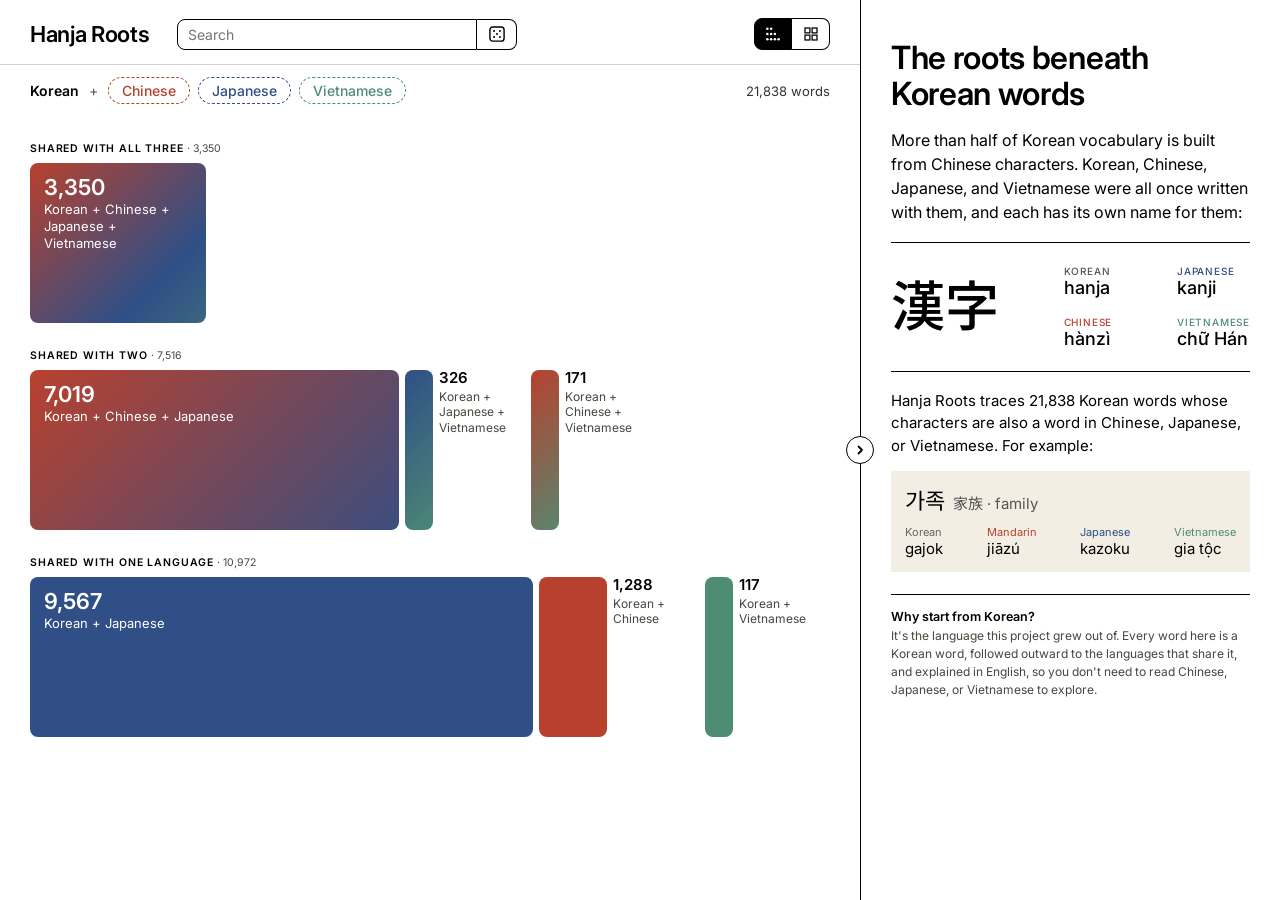
==== hanja-map/index.html @ 4c3503b4 "sortby" ====
<!doctype html>
<html lang="en">
<head>
  <meta charset="utf-8">
  <meta name="viewport" content="width=device-width, initial-scale=1">
  <title>Hanja Roots</title>
  <!-- Fonts: Inter for English and Vietnamese; Noto Sans in its Korean, Japanese, and Traditional and Simplified Chinese
       versions, so shared characters are drawn the way each language writes them -->
  <link rel="preconnect" href="https://fonts.googleapis.com">
  <link rel="preconnect" href="https://fonts.gstatic.com" crossorigin>
  <link rel="stylesheet" href="https://fonts.googleapis.com/css2?family=Inter:ital,wght@0,400;0,500;0,600;1,400&family=Noto+Sans+KR:wght@400;500;600&family=Noto+Sans+JP:wght@400;500&family=Noto+Sans+TC:wght@400;500&family=Noto+Sans+SC:wght@400;500&display=swap">
  <link rel="stylesheet" href="style.css?v=20261119c">
</head>
<body>

  <main class="layout">
    <!-- Left column: the top bar over the words. The side panel on the right runs the full height of the window. -->
    <div class="main-col">
    <header class="topbar">
      <div class="brand">
        <h1><button type="button" id="home" title="Back to the start">Hanja Roots</button></h1>
        <span class="about-slot"><button type="button" id="about-open">About</button></span>
      </div>
      <div class="search-wrap">
        <label for="search" class="visually-hidden">Search a word in any language, or in English</label>
        <input id="search" type="search" placeholder="Search" title="Search in any language, or in English" autocomplete="off"
               aria-controls="suggestions" aria-expanded="false">
        <div id="suggestions" role="listbox" hidden></div>
        <button type="button" id="random" class="dice" aria-label="Random word" title="Random word">
          <svg viewBox="0 0 24 24" fill="none" stroke="currentColor" stroke-width="1.7" stroke-linejoin="round" aria-hidden="true"><rect x="3.5" y="3.5" width="17" height="17" rx="3.5"/><circle cx="8.5" cy="8.5" r="1.2" fill="currentColor" stroke="none"/><circle cx="15.5" cy="8.5" r="1.2" fill="currentColor" stroke="none"/><circle cx="12" cy="12" r="1.2" fill="currentColor" stroke="none"/><circle cx="8.5" cy="15.5" r="1.2" fill="currentColor" stroke="none"/><circle cx="15.5" cy="15.5" r="1.2" fill="currentColor" stroke="none"/></svg>
        </button>
      </div>
      <div class="view-switch" role="group" aria-label="View">
        <button type="button" data-view="map" aria-pressed="true" aria-label="Overview" title="Overview">
          <svg viewBox="0 0 24 24" fill="currentColor" aria-hidden="true"><circle cx="4.5" cy="5" r="1.7"/><circle cx="9.5" cy="5" r="1.7"/><circle cx="4.5" cy="12" r="1.7"/><circle cx="9.5" cy="12" r="1.7"/><circle cx="14.5" cy="12" r="1.7"/><circle cx="4.5" cy="19" r="1.7"/><circle cx="9.5" cy="19" r="1.7"/><circle cx="14.5" cy="19" r="1.7"/><circle cx="19.5" cy="19" r="1.7"/></svg>
        </button>
        <button type="button" data-view="list" aria-pressed="false" aria-label="List" title="List">
          <svg viewBox="0 0 24 24" fill="none" stroke="currentColor" stroke-width="1.7" aria-hidden="true"><rect x="4" y="4" width="6.5" height="6.5"/><rect x="13.5" y="4" width="6.5" height="6.5"/><rect x="4" y="13.5" width="6.5" height="6.5"/><rect x="13.5" y="13.5" width="6.5" height="6.5"/></svg>
        </button>
      </div>
    </header>
    <section id="view">
      <div class="filter-row">
        <div id="groups"></div>
        <!-- Everyday words switch: hidden for now (set state.everyday in script.js still works if it comes back) -->
        <span class="filter-divider" aria-hidden="true" hidden></span>
        <button type="button" id="everyday" hidden class="switch" role="switch" aria-checked="false"
                title="Show only (in the list) or highlight (in the map) the 2,183 words Korean learners meet first"><span class="switch-track" aria-hidden="true"></span>Everyday words</button>
        <span class="row-break" aria-hidden="true"></span>
        <p id="status" aria-live="polite"></p>
        <!-- List view only: the order of the cards -->
        <div id="sort" class="sort-menu" hidden>
          <span class="sort-label" id="sort-label">Sort by</span>
          <button type="button" id="sort-button" class="sort-btn" aria-haspopup="listbox" aria-expanded="false" aria-labelledby="sort-label sort-button"></button>
          <div id="sort-pop" class="sort-pop" role="listbox" aria-labelledby="sort-label" hidden></div>
        </div>
      </div>
      <div id="map-wrap">
        <!-- Arrange by (Languages / Number of characters / Learner level): hidden for now; script.js still supports it if it comes back
        <div class="map-bar">
          <label class="map-bar-label" for="arrange">Arrange by</label>
          <select id="arrange">
            <option value="lang">Languages</option>
            <option value="length">Number of characters</option>
            <option value="level">Learner level</option>
          </select>
        </div>
        -->
        <canvas id="map" aria-label="Every Korean word as a dot, arranged by the languages that share it, its number of characters, or its learner level"></canvas>
        <button type="button" id="reset-view" hidden>Reset view</button>
        <div id="map-blocks" hidden></div>
        <button type="button" id="map-back" hidden>← All groups</button>
      </div>
      <div id="list-wrap" hidden>
        <div id="list"></div>
        <p id="list-end"></p>
      </div>
    </section>
    </div>

    <aside id="detail" aria-live="polite"></aside>
    <!-- The side panel folds away to a narrow strip (larger screens only) -->
    <button type="button" id="panel-toggle" aria-label="Hide the side panel" title="Hide panel" aria-controls="detail">›</button>
    <aside id="rail" hidden></aside>
  </main>
  <!-- Phones: behind the word sheet; a tap here closes it -->
  <div id="sheet-backdrop"></div>

  <div id="word-page" hidden>
    <nav class="page-bar" aria-label="Page">
      <button type="button" id="back" class="page-site" aria-label="Hanja Roots, back to the gallery" title="Back to the gallery">Hanja Roots</button>
      <button type="button" id="page-about">About</button>
    </nav>
    <main id="word-content"></main>
    <main id="about-content" hidden>
      <!-- Contents, kept in view on wide screens -->
      <nav class="about-toc" aria-label="On this page">
        <p class="about-toc-title">On this page</p>
        <a href="#" data-jump="about-story">The story</a>
        <a href="#" data-jump="about-words">What's here</a>
        <a href="#" data-jump="about-use">Reading the site</a>
        <a href="#" data-jump="about-ref">Reference</a>
      </nav>

      <div class="about-body">
        <header class="about-hero">
          <h1 id="about-title" tabindex="-1">About Hanja Roots</h1>
          <p class="about-lead">Korean, Chinese, Japanese, and Vietnamese were all once written with Chinese characters. Hanja Roots
             gathers 21,838 Korean words whose characters are also a word in at least one of the other three, and shows what each
             one means and how it sounds in every language that shares it.</p>
        </header>

        <!-- Why the words are shared, with one word followed across all four languages -->
        <section id="about-story" class="about-section">
          <h2>Why these words are shared</h2>
          <div class="about-prose">
            <p>For centuries, Chinese characters were the shared writing system of East Asia. Korea, Japan, and Vietnam read and
               wrote Classical Chinese, and borrowed thousands of words along with the characters, each pronouncing them in its own
               way. The flow ran in more than one direction: in the 19th century, Japanese scholars coined words for new ideas from
               old characters, and those words spread back to China, Korea, and Vietnam.</p>
            <p>Today Korean is written mostly in Hangul and Vietnamese in the Latin alphabet, but the words remain. Write them in
               characters again and they line up across all four languages.</p>
          </div>
          <div class="about-why">
            <h3>Why Korean is the starting point</h3>
            <p>Korean is the language I know best; I don't speak Chinese, Japanese, or Vietnamese. So the site works the way I
               wanted to explore myself: start from a Korean word, then follow it outward to see which languages share it, how it
               sounds there, and whether it still means the same thing. Everything is explained in English, for English speakers
               and for people who know some Korean and wonder where its words come from.</p>
          </div>
          <div class="about-example">
            <div><small>Korean</small><b lang="ko">경제</b><span><span lang="ko">經濟</span> · gyeongje</span></div>
            <div><small class="ink-z">Mandarin</small><b lang="zh-Hans">经济</b><span>jīngjì</span></div>
            <div><small class="ink-z">Cantonese</small><b lang="zh-Hant">經濟</b><span>ging1 zai3</span></div>
            <div><small class="ink-j">Japanese</small><b lang="ja">経済</b><span><span lang="ja">けいざい</span> · keizai</span></div>
            <div><small class="ink-v">Vietnamese</small><b lang="vi">kinh tế</b><span lang="zh-Hant">經濟</span></div>
          </div>
          <p class="about-caption">"Economy": a classical phrase given its modern meaning in Japan, then taken up by all three neighbours.</p>
          <p class="about-note"><b>Same characters, not always the same meaning.</b> 가족 家族 is "family" in Korean, Chinese, and
             Japanese, but "extended family, clan" in Vietnamese. A word's page shows each meaning side by side.</p>
        </section>

        <!-- Which words: the 35,411 checked, the share that made it in, and how many languages share them -->
        <section id="about-words" class="about-section">
          <h2>What's here</h2>
          <div class="about-funnel">
            <div class="about-fbar" role="img" aria-label="Of 35,411 Korean Hanja words checked, 21,838 are shared and 13,573 are not">
              <div class="f-in" style="width:61.7%">21,838 shared · shown here</div>
              <div class="f-out" style="width:38.3%">13,573 not shared</div>
            </div>
            <p class="about-flab">35,411 Korean words written with Hanja, checked against Chinese, Japanese, and Vietnamese dictionaries</p>
            <div class="about-fbar about-fsub" role="img" aria-label="Of the 21,838 shared words, 3,350 are shared with all three languages, 7,516 with two, and 10,972 with one">
              <div class="f-3" style="width:15.3%">3,350</div>
              <div class="f-2" style="width:34.4%">7,516</div>
              <div class="f-1" style="width:50.3%">10,972</div>
            </div>
            <p class="about-flab about-fsub"><span>all three</span><span>two languages</span><span>one language</span></p>
          </div>
          <p class="about-prose about-small">Common words are the most likely to be shared: 90.8% of everyday words are, against 40.5%
             of rare ones. A word left out wasn't necessarily invented in Korea; dictionary coverage varies.</p>
          <p class="about-note"><b>Vietnamese matches are by sound.</b> Words are matched by their Sino-Vietnamese reading (經濟 →
             kinh tế), so about 2 in 40 are different words that sound alike. A word's page checks Wiktionary to confirm.</p>
        </section>

        <!-- How to read the two views, shown rather than described -->
        <section id="about-use" class="about-section">
          <h2>Reading the site</h2>
          <div class="about-figs">
            <figure>
              <h3>Overview</h3>
              <img class="about-shot" src="about-overview.jpg" width="440" height="230"
                   alt="The overview with one word hovered: a pill reads 고행 苦行, penance, 249 words share a character, with lines to each of them">
              <p class="about-legend"><span><b>Click a block</b> open its words</span><span><b>Hover</b> a word and its relatives</span><span><b>Click</b> select</span>
                 <span><b>Pinch or ⌘ scroll</b> zoom</span><span><b>Two fingers or drag</b> move</span><span><b>Double-click</b> reset</span></p>
              <figcaption class="about-caption">The overview opens as seven blocks, one for each group of languages, each as wide as
                 the number of words it holds. Open one to see its words as dots: a word shared by two or three languages flows
                 through their colours, and lines join words that share a character.</figcaption>
            </figure>
            <figure>
              <h3>List</h3>
              <div class="about-cardfig">
                <div class="card" aria-hidden="true">
                  <div class="gloss">family</div>
                  <div class="ko" lang="ko">가족<span class="hj">家族</span></div>
                  <div class="roman">gajok</div>
                  <div class="share-bar"><i class="on lang-z"></i><i class="on lang-j"></i><i class="on lang-v"></i></div>
                </div>
                <ul class="about-callouts">
                  <li style="--y:12px">English meaning</li>
                  <li style="--y:44px">Korean in Hangul, then Hanja</li>
                  <li style="--y:66px">romanized</li>
                  <li style="--y:86px">which languages share it: <span class="lang-dot lang-z" title="Chinese"></span><span class="lang-dot lang-j" title="Japanese"></span><span class="lang-dot lang-v" title="Vietnamese"></span></li>
                </ul>
              </div>
              <figcaption class="about-caption">A meaning marked ≈ is borrowed from another language when the Korean dictionaries have none.</figcaption>
              <p class="about-legend"><span><b>Languages</b> show the words shared by exactly those</span>
                 <span><b>Search</b> in any language or romanization</span><span><b>Select</b> compare in the side panel</span>
                 <span><b>Trace its roots</b> or <b>double-click</b> open its page</span>
                 <span><b>Listen</b> native recordings from <a href="https://lingualibre.org" target="_blank" rel="noopener">Lingua Libre</a> when there are some</span></p>
            </figure>
          </div>
        </section>

        <!-- Terms and sources, side by side in smaller type -->
        <section id="about-ref" class="about-section">
          <h2>Reference</h2>
          <div class="about-ref">
            <div>
              <h3 class="about-subhead">Terms</h3>
              <dl class="about-gloss">
                <div><dt>Hanja · hànzì · kanji · chữ Hán</dt><dd>The Korean, Chinese, Japanese, and Vietnamese names for Chinese characters.</dd></div>
                <div><dt>Hangul</dt><dd>The Korean alphabet. Korean is usually written in Hangul today; Hanja show a word's roots.</dd></div>
                <div><dt>Mandarin, Cantonese</dt><dd>Two spoken varieties of Chinese. Cantonese keeps the old endings -p, -t, -k, so it
                    often sounds closer to Korean: 學 is <em>hak</em> in Korean, <em>hok</em> in Cantonese, but <em>xué</em> in Mandarin.</dd></div>
                <div><dt>Pinyin, Jyutping</dt><dd>Romanizations for Mandarin and Cantonese; the number in Jyutping (hok6) marks the tone.</dd></div>
                <div><dt>Kana</dt><dd>The Japanese syllable alphabets, hiragana and katakana, used here to show how a word is read.</dd></div>
                <div><dt>Sino-Vietnamese</dt><dd>The Vietnamese way of reading Chinese characters, still behind many words now written in
                    the Latin-based chữ Quốc ngữ.</dd></div>
                <div><dt>Tang-era reading</dt><dd>A scholar's reconstruction of how a character sounded in Tang China (618–907), when much
                    of this vocabulary spread across East Asia. Approximate.</dd></div>
                <div><dt>Romanization</dt><dd>Revised Romanization for Korean (letter by letter, so some sound changes aren't shown),
                    pinyin and Jyutping for Chinese, Hepburn romaji for Japanese.</dd></div>
                <div><dt>Traditional, simplified</dt><dd>Korea and Taiwan keep older forms; mainland China and, for some characters,
                    Japan use simpler ones (學 → 学).</dd></div>
              </dl>
            </div>
            <div>
              <h3 class="about-subhead">Sources</h3>
              <table class="about-src">
                <thead><tr><th scope="col">For</th><th scope="col">Source</th><th scope="col">License</th></tr></thead>
                <tbody>
                  <tr><td>Korean</td><td><a href="https://krdict.korean.go.kr/" target="_blank" rel="noopener">Basic Korean Dictionary</a>
                      (National Institute of Korean Language), via
                      <a href="https://github.com/spellcheck-ko/korean-dict-nikl-krdict" target="_blank" rel="noopener">korean-dict-nikl-krdict</a>;
                      <a href="https://github.com/garfieldnate/kengdic" target="_blank" rel="noopener">kengdic</a>, whose Hanja are less reliable</td>
                      <td>CC BY-SA 2.0 KR · MPL 2.0 or LGPL</td></tr>
                  <tr><td class="ink-z">Chinese</td><td><a href="https://cc-cedict.org/" target="_blank" rel="noopener">CC-CEDICT</a>; Cantonese
                      from <a href="https://github.com/CanCLID/to-jyutping" target="_blank" rel="noopener">to-jyutping</a></td>
                      <td>CC BY-SA 4.0 · BSD-2-Clause</td></tr>
                  <tr><td class="ink-j">Japanese</td><td><a href="https://www.edrdg.org/jmdict/j_jmdict.html" target="_blank" rel="noopener">JMdict</a>
                      (Electronic Dictionary Research and Development Group)</td><td>CC BY-SA 4.0</td></tr>
                  <tr><td class="ink-v">Vietnamese</td><td><a href="https://en.wiktionary.org/" target="_blank" rel="noopener">Wiktionary</a> via
                      <a href="https://kaikki.org/dictionary/Vietnamese/" target="_blank" rel="noopener">Kaikki.org</a> and
                      <a href="https://github.com/nguyen18/which-dialect" target="_blank" rel="noopener">which-dialect</a>; readings from
                      <a href="https://github.com/ph0ngp/hanviet-pinyin-words" target="_blank" rel="noopener">hanviet-pinyin-words</a></td>
                      <td>CC BY-SA 4.0 · MIT</td></tr>
                  <tr><td>Characters</td><td><a href="https://www.unicode.org/charts/unihan.html" target="_blank" rel="noopener">Unicode Unihan</a>:
                      meanings, Tang-era readings (from Hugh M. Stimson's <em>T'ang Poetic Vocabulary</em>, 1976), and variant forms
                      to match 學 and 学, or 敎 and 教</td><td>Unicode</td></tr>
                  <tr><td>Recordings</td><td><a href="https://lingualibre.org" target="_blank" rel="noopener">Lingua Libre</a> on
                      <a href="https://commons.wikimedia.org" target="_blank" rel="noopener">Wikimedia Commons</a>, credited to each speaker</td>
                      <td>Each its own, usually CC BY-SA 4.0</td></tr>
                </tbody>
              </table>
              <p class="about-fineprint">Meanings are shortened. Matching uses whole words written with the same characters.</p>
            </div>
          </div>
        </section>
      </div>
    </main>
  </div>
  <script src="words.js?v=20261119c"></script>
  <script src="characters.js?v=20261119c"></script>
  <script src="romanize.js?v=20261119c"></script>
  <script src="recordings.js?v=20261119c"></script>
  <script src="speech.js?v=20261119c"></script>
  <script src="script.js?v=20261119c"></script>
</body>
</html>
---- hanja-map/style.css ----
/* Black on white, full-screen app layout. */

* { box-sizing: border-box; }

/* Each language draws shared characters its own way: text tagged with a language uses that language's font
   (Latin letters inside it still use Inter) */
:lang(ko) { font-family: Inter, "Noto Sans KR", system-ui, sans-serif; }
:lang(ja) { font-family: Inter, "Noto Sans JP", system-ui, sans-serif; }
:lang(zh-Hant) { font-family: Inter, "Noto Sans TC", system-ui, sans-serif; }
:lang(zh-Hans) { font-family: Inter, "Noto Sans SC", system-ui, sans-serif; }
:lang(vi) { font-family: Inter, "Noto Sans TC", system-ui, sans-serif; }

/* Warm paper palette: a warm white page, cream boxes, and a deeper hanji tone for the word panel */
:root {
  --paper: #ffffff;   /* the page */
  --card: #ffffff;    /* boxes, buttons, fields */
  --panel: #ffffff;   /* the side panel when a word is selected */
  --hover: #f3eee4;   /* hover and pressed shading */
  --soft: var(--soft)8dc;    /* faint dividers */
  --line: var(--line)5c6;    /* light outlines */
}

/* One colour per language: cinnabar seal red, indigo, and celadon (they also differ in lightness, for colour-blind readers) */
:root { --zh: #B8412E; --ja: #2F4F86; --vi: #4F8C74; }   /* "ink and seal": cinnabar, indigo, celadon */
.lang-dot { display: inline-block; flex: none; width: 10px; height: 10px; border-radius: 50%; }
.lang-dot.lang-z { background: var(--zh); }
.lang-dot.lang-j { background: var(--ja); }
.lang-dot.lang-v { background: var(--vi); }
/* Language names in their ink colour, wherever they label something */
.ink-z, #detail .ink-z { color: var(--zh) !important; }
.ink-j, #detail .ink-j { color: var(--ja) !important; }
.ink-v, #detail .ink-v { color: var(--vi) !important; }
.sound:first-child .ink-z, .sound:first-child .ink-j, .sound:first-child .ink-v { color: #fff !important; }
[hidden] { display: none !important; }

html, body {
  height: 100%;
  margin: 0;
}

body {
  display: flex;
  flex-direction: column;
  /* Latin text in Inter; anything else falls back to the Korean font, since the site is about Korean words */
  font-family: Inter, "Noto Sans KR", system-ui, sans-serif;
  font-size: 15px;
  color: #000;
  background: var(--paper);
}

a { color: #000; }

/* No orphans: avoid a single word alone on the last line (newer browsers; script.js covers the rest) */
p, li, dd, figcaption { text-wrap: pretty; }
h1, h2, h3 { text-wrap: balance; }

button {
  padding: 6px 10px;
  border: 1px solid #000;
  background: var(--card);
  color: #000;
  font: inherit;
  cursor: pointer;
}

button:hover { background: var(--hover); }
button[aria-pressed="true"] { background: #000; color: #fff; }
button:focus-visible, input:focus-visible { outline: 2px solid #000; outline-offset: 2px; }

.visually-hidden {
  position: absolute; width: 1px; height: 1px; overflow: hidden; clip: rect(0 0 0 0); white-space: nowrap;
}

/* ---------- Top bar: one row on wide screens, wrapping on narrow ones ---------- */

.topbar {
  display: flex;
  flex-wrap: wrap;
  align-items: center;
  --bar-gap: 14px;
  gap: 10px var(--bar-gap);
  padding: 18px 30px 14px;   /* a little more room above, so the bar sits slightly lower */
  border-bottom: 1px solid rgba(0, 0, 0, 0.18);   /* a light line between the top bar and the filters */
}

.topbar h1 {
  margin: 0;
  font-size: 22px;
  letter-spacing: -0.015em;
  font-weight: 600;
  white-space: nowrap;
}

.topbar button { padding: 5px 10px; font-size: 14px; white-space: nowrap; }
/* Title, with About tucked beside it: an About button opens out to the right when the pointer is over the title
   (or the title or About has keyboard focus), pushing the search bar along, and folds away again after. On touch screens, which can't
   hover, it stays open. */
.topbar .brand { flex: none; display: flex; align-items: center; margin-right: 14px; }
.topbar .brand h1 { margin: 0; }
.topbar .about-slot {
  display: flex; max-width: 0; margin-left: 0; overflow: hidden; opacity: 0;
  transition: max-width 0.25s ease, margin-left 0.25s ease, opacity 0.2s ease;
}
/* Keyboard focus keeps it open; a mouse click on the title doesn't (so it folds away once the pointer leaves) */
.topbar .brand:hover .about-slot, .topbar .brand:has(:focus-visible) .about-slot { max-width: 90px; margin-left: 12px; opacity: 1; }
.topbar #about-open { display: inline-flex; align-items: center; height: 31px; padding: 0 12px; border-radius: 8px; font-size: 13px; white-space: nowrap; }
@media (hover: none) { .topbar .about-slot { max-width: 90px; margin-left: 12px; opacity: 1; } }

/* Map and List as icons */
.view-switch button:first-child { border-radius: 8px 0 0 8px; }
.view-switch button:last-child { border-radius: 0 8px 8px 0; }
.view-switch button { display: inline-flex; align-items: center; justify-content: center; width: 38px; height: 32px; padding: 0; }
.view-switch svg { width: 18px; height: 18px; }

/* The title doubles as a way back to the start */
.topbar h1 #home { padding: 0; border: 0; background: none; font: inherit; letter-spacing: inherit; color: inherit; line-height: 1; display: inline-flex; align-items: center; }
.topbar h1 #home:hover { text-decoration: underline; text-underline-offset: 4px; }

/* The same width as the suggestions that open below it */
.search-wrap {
  position: relative;
  flex: 0 1 340px;
  min-width: 200px;
}

#search {
  width: 100%;
  padding: 6px 10px;
  border: 1px solid #000;
  border-radius: 8px;   /* rounded like the Mandarin | Cantonese switch */
  font: inherit;
  font-size: 14px;
  background: var(--card);
}
/* When typing, the box stays the same size: no outline around it, just a soft grey fill */
#search:focus, #search:focus-visible { outline: none; background: var(--hover); }
#search:focus::placeholder { color: transparent; }
/* With suggestions open, the box and the list join into one shape */
#search[aria-expanded="true"] { background: var(--card); border-radius: 8px 8px 0 0; }

#suggestions {
  position: absolute;
  z-index: 10;
  top: 100%;
  left: 0;
  right: 0;
  max-height: 60vh;
  overflow: auto;
  background: var(--card);
  border: 1px solid #000;
  border-top: 0;
  border-radius: 0 0 8px 8px;
}

#suggestions button {
  display: block;
  width: 100%;
  border: 0;
  border-bottom: 1px solid var(--soft);
  text-align: left;
  padding: 7px 10px;
}

#suggestions button[aria-selected="true"] { background: var(--hover); }
#suggestions .more { padding: 7px 10px; color: #555; font-size: 13px; }

.view-switch { display: flex; }
.view-switch button + button { border-left: 0; }

/* Random: a quiet text button beside search */
/* Random word: a dice attached to the right end of the search box, as its own segment */
.search-wrap { display: flex; }
.search-wrap #search { flex: 1; min-width: 0; border-radius: 8px 0 0 8px; }
.search-wrap .dice { flex: none; display: inline-flex; align-items: center; justify-content: center; width: 40px; padding: 0;
  border: 1px solid #000; border-left: 0; border-radius: 0 8px 8px 0; background: var(--card); color: #000; }
.search-wrap .dice:hover { background: var(--hover); }
.search-wrap .dice svg { width: 20px; height: 20px; }
.search-wrap .dice.rolling svg { animation: dice-roll 0.9s cubic-bezier(.2,.7,.3,1); }
@keyframes dice-roll { to { transform: rotate(360deg); } }
.search-wrap:has(#search[aria-expanded="true"]) .dice { border-bottom-right-radius: 0; }
#search[aria-expanded="true"] { border-radius: 8px 0 0 0 !important; }
/* While the dice rolls, the English words flicker past in grey; the one it lands on is black */
#search.rolling { color: #8a8478; }

/* ---------- Filters, in a row above the words: languages, Everyday, and the count they change ---------- */

.filter-row {
  display: flex;
  flex-wrap: wrap;
  align-items: center;
  gap: 8px;
  padding: 12px 30px;
  border-bottom: 1px solid var(--soft);
}

/* Languages: "Korean +" as plain text (it's always included), then a toggle for each other language */
#groups { display: flex; flex-wrap: wrap; align-items: center; gap: 8px; }
#groups .lang-toggle { font-size: 14px; display: inline-flex; align-items: center; }
/* Each language button carries its colour, so it doubles as the key for the dots on the words */
.filter-divider { flex: none; width: 1px; height: 22px; background: var(--line); margin: 0 10px; }

/* Everyday: an on/off switch, so it reads as a setting rather than another language */
.switch { display: inline-flex; align-items: center; gap: 8px; padding: 4px 0; border: 0; background: none; font-size: 14px; white-space: nowrap; }
.switch:hover { background: none; }
.switch-track { flex: none; position: relative; width: 34px; height: 20px; border: 1px solid #000; border-radius: 999px; background: var(--card); }
.switch-track::after { content: ""; position: absolute; top: 2px; left: 2px; width: 14px; height: 14px; border-radius: 50%; background: #000; transition: left 0.15s; }
.switch[aria-checked="true"] .switch-track { background: #000; }
.switch[aria-checked="true"] .switch-track::after { left: 16px; background: var(--card); }
.switch:hover .switch-track { box-shadow: 0 0 0 3px var(--soft); }
#groups .ko-fixed { font-size: 14px; font-weight: 600; white-space: nowrap; }
#groups .ko-plus { font-size: 14px; color: #555; margin: 0 2px; }
/* Each language button is outlined and lettered in its colour, and fills with it when switched on */
#groups .lang-toggle { --c: #000; padding: 4px 13px; border: 1.5px solid var(--c); border-radius: 999px; background: var(--card); color: var(--c); font-weight: 500; }
#groups .lang-toggle.lang-z { --c: var(--zh); }
#groups .lang-toggle.lang-j { --c: var(--ja); }
#groups .lang-toggle.lang-v { --c: var(--vi); }
#groups .lang-toggle:hover { background: color-mix(in srgb, var(--c) 10%, var(--card)); }
#groups .lang-toggle[aria-pressed="false"] { border-style: dashed; }   /* switched off: a dashed outline, as before */
#groups .lang-toggle[aria-pressed="true"], #groups .lang-toggle[aria-pressed="true"]:hover { background: var(--c); color: #fff; }
#groups .lang-toggle { touch-action: none; user-select: none; -webkit-user-select: none; }   /* so a swipe across them doesn't scroll or select text */
#groups.swiping .lang-toggle:hover { background: inherit; }
#groups.swiping .lang-toggle[aria-pressed="true"] { background: var(--c); color: #fff; }
#groups.swiping .lang-toggle[aria-pressed="false"] { background: var(--card); color: var(--c); }

/* View switch and About on the right */
.topbar .view-switch { margin-left: auto; }

/* One line above the map or list saying what's shown */
/* The count, at the end of the filter row */
#status {
  flex: 1 1 0;
  min-width: 0;
  margin: 0;
  padding-left: 12px;
  font-size: 13px;   /* script.js shrinks this when a long line wouldn't fit */
  color: #333;
  text-align: right;
  white-space: nowrap;
  overflow: hidden;
}

/* ---------- Main layout ---------- */

.layout {
  flex: 1;
  min-height: 0;
  display: flex;
}

/* The top bar and the words share the left column; the side panel takes the whole right side, top to bottom */
.main-col {
  flex: 1;
  min-width: 0;
  display: flex;
  flex-direction: column;
}

#view {
  position: relative;
  flex: 1;
  min-width: 0;
  overflow: hidden;   /* nothing inside may stretch the page; the list scrolls on its own */
  display: flex;
  flex-direction: column;
}

#map-wrap {
  position: relative;
  flex: 1;
  min-height: 0;
  display: flex;
  flex-direction: column;
}

/* Above the map: how the dots are arranged, and a way back once the map has been zoomed or moved */
.map-bar { display: flex; justify-content: flex-end; align-items: center; gap: 8px; padding: 10px 30px 0; font-size: 13px; }
.map-bar-label { color: #4a453d; }
#arrange {
  appearance: none; -webkit-appearance: none;
  padding: 5px 30px 5px 10px; border: 1px solid #000; border-radius: 8px; background-color: var(--card); color: #000;
  font: inherit; font-size: 13px; cursor: pointer;
  /* a small chevron */
  background-image: url("data:image/svg+xml,%3Csvg xmlns='http://www.w3.org/2000/svg' viewBox='0 0 12 8'%3E%3Cpath d='M1 1.5 6 6.5 11 1.5' fill='none' stroke='%23000' stroke-width='1.5'/%3E%3C/svg%3E");
  background-repeat: no-repeat; background-position: right 10px center; background-size: 10px 7px;
}
#arrange:hover { background-color: var(--hover); }
#arrange:focus-visible { outline: 2px solid #000; outline-offset: 2px; }
/* bottom left of the map, once it has been zoomed or moved */
#reset-view { position: absolute; left: 30px; bottom: 14px; z-index: 2; font-size: 13px; padding: 4px 10px; }

#map {
  display: block;
  flex: 1;
  min-height: 0;
  width: 100%;
  cursor: crosshair;
  touch-action: none;   /* drag and pinch move the map */
}
#map.dragging { cursor: grabbing; }

#tooltip {
  position: absolute;
  z-index: 6;
  pointer-events: none;
  padding: 3px 7px;
  background: var(--card);
  border: 1px solid #000;
  font-size: 13px;
  white-space: nowrap;
}

/* ---------- 3D map ---------- */

#map-note { position: absolute; left: 12px; bottom: 10px; z-index: 3; margin: 0; max-width: calc(100% - 24px);
  padding: 4px 8px; font-size: 12px; background: var(--card); border: 1px solid var(--line); }

.map-tools, .map-hint { display: none; }
/* The map's on-screen instructions and its zoom / reset buttons are hidden for now */
.is-3d .map-tools, .is-3d .map-hint { display: none !important; }
.is-3d .map-tools { display: flex; position: absolute; right: 12px; bottom: 12px; gap: 4px; z-index: 5; }
.is-3d .map-tools button { min-width: 34px; padding: 5px 10px; background: var(--card); }
.is-3d .map-tools button:hover { background: var(--hover); }
.is-3d .map-hint {
  display: block; position: absolute; left: 12px; bottom: 12px; z-index: 5; margin: 0;
  font-size: 12px; color: #555; background: rgba(250, 248, 243, 0.85); padding: 2px 6px; max-width: calc(100% - 200px);
}

.map3d-canvas { display: block; width: 100%; height: 100%; touch-action: none; cursor: grab; }
.map3d-canvas:active { cursor: grabbing; }
.map3d-overlay { position: absolute; inset: 0; pointer-events: none; overflow: hidden; z-index: 1; }   /* its own layer, so its stacking stays inside it */
.map3d-overlay > * { position: absolute; left: 0; top: 0; }

.map3d-group {
  pointer-events: auto;
  display: flex; flex-direction: column; align-items: center;
  padding: 2px 6px; border: 0; background: rgba(250, 248, 243, 0.8);
  font-size: 13px; font-weight: 600; white-space: nowrap; line-height: 1.25;
}
.map3d-group span { font-size: 11px; font-weight: 400; color: #555; }
.map3d-group:hover { background: var(--card); text-decoration: underline; }
.map3d-group[aria-pressed="true"] { background: #000; color: #fff; }
.map3d-group[aria-pressed="true"] span { color: var(--line); }

.map3d-lang { font-size: 13px; font-weight: 600; letter-spacing: 0.06em; text-transform: uppercase; color: #333; white-space: nowrap; }
.map3d-note { font-size: 11px; font-weight: 400; letter-spacing: 0; text-transform: none; color: #777; }

.map3d-words { inset: 0; }
/* One group: the layer guide, and a name above each layer */
.map3d-guide {
  position: absolute; right: 12px; top: 12px; z-index: 5;
  width: 240px; max-height: calc(100% - 80px); overflow: auto;
  padding: 6px; background: rgba(250, 248, 243, 0.94); border: 1px solid #000;
}
.map3d-guide p { margin: 2px 4px 6px; font-size: 11px; font-weight: 600; letter-spacing: 0.06em; text-transform: uppercase; }
.map3d-guide button {
  display: grid; grid-template-columns: 16px 1fr auto; gap: 6px; align-items: baseline;
  width: 100%; padding: 4px 6px; border: 0; background: none; text-align: left; font-size: 12px; line-height: 1.3;
}
.map3d-guide button:hover { background: var(--hover); }
.map3d-guide button[aria-current="true"] { background: #000; color: #fff; }
.map3d-guide .num { font-weight: 600; }
.map3d-guide .count { opacity: 0.65; font-variant-numeric: tabular-nums; }
.map3d-layer-name {
  transition: opacity 0.25s;
  font-size: 12px; font-weight: 600; white-space: nowrap; color: #000;
  background: rgba(250, 248, 243, 0.85); padding: 1px 6px;
}
@media (max-width: 640px) {
  .map3d-guide { width: 170px; right: 8px; top: 8px; }
  .map3d-guide button { font-size: 11px; }
}

/* All words: a small label beside a nearby dot */
.map3d-word {
  position: absolute; left: 0; top: 0;
  pointer-events: auto;
  padding: 0 3px; border: 0; background: rgba(250, 248, 243, 0.75);
  font-size: 13px; line-height: 1.3; white-space: nowrap; color: #333;
}
.map3d-word small { margin-left: 5px; font-size: 0.8em; color: #666; }
.map3d-word:hover { background: var(--card); color: #000; text-decoration: underline; }
.map3d-word.is-strong { color: #000; font-weight: 600; }
.map3d-word.is-selected { background: #000; color: #fff; font-weight: 600; z-index: 2; }
.map3d-word.is-selected small { color: var(--line); }

/* One group: a tile close to the camera, drawn as page text the same size as the tile */
.map3d-box {
  position: absolute; left: 0; top: 0;
  pointer-events: auto;
  display: flex; flex-direction: column; align-items: center; justify-content: center;
  padding: 0; border: 1px solid #525252; background: var(--card);
  line-height: 1.12; white-space: nowrap; overflow: hidden; color: #333;
  font-weight: 500;
}
.map3d-box span { max-width: 92%; overflow: hidden; text-overflow: clip; }
.map3d-box:hover { border-color: #000; color: #000; z-index: 20000 !important; outline: 1px solid #000; }
.map3d-box.is-strong { border-color: #000; color: #000; }
.map3d-box.is-faded { border-color: #d0d0d0; color: #bbb; }
.map3d-box.is-selected { background: #000; border-color: #000; color: #fff; z-index: 20001 !important; }

@media (max-width: 640px) {
  .is-3d .map-hint { display: none; }
}

/* ---------- List view ---------- */

#list-wrap {
  flex: 1;
  min-height: 0;
  overflow: auto;
  padding: 22px 30px 14px;   /* a little more room under the filters */
}

#list {
  display: grid;
  /* at most 4 to a row (each card at least a quarter of the row), and fewer on smaller screens (each at least 170px) */
  grid-template-columns: repeat(auto-fill, minmax(max(170px, calc((100% - 3 * 8px) / 4)), 1fr));
  gap: 8px;
}

.card {
  display: block;
  width: 100%;
  text-align: left;
  padding: 10px;
  border: 1px solid #a39d91;   /* a soft warm grey, so the grid of words reads lighter */
  border-radius: 8px;          /* the same rounding as the search box */
  background: var(--card);
}

.card:hover { background: var(--hover); border-color: #000; }
/* The selected word: a thicker outline drawn inside the box, so nothing around it moves */
.card[aria-pressed="true"] { background: var(--card); color: #000; border-color: #000; box-shadow: inset 0 0 0 1px #000; }
/* The card the Random word button landed on flashes once */
.card.flash { animation: card-flash 1.4s ease-out; }
@keyframes card-flash { 0%, 25% { background: #000; color: #fff; } 100% { background: var(--card); } }
.card.flash .ko .hj, .card.flash .roman { animation: card-flash-sub 1.4s ease-out; }
@keyframes card-flash-sub { 0%, 25% { color: #ccc; } }
@media (prefers-reduced-motion: reduce) { .card.flash, .card.flash .ko .hj, .card.flash .roman { animation: none; } }

/* Inside a card: the meaning as the headline, the Korean and Hanja below, then the romanization; the language dots
   sit in a column on the right edge */
/* Every card is the same height: room for a two-line meaning (the longest a card shows) */
.card { position: relative; display: flex; flex-direction: column; height: 100px; padding: 11px 30px 12px 12px; overflow: hidden; }
.card .gloss { font-size: 16px; font-weight: 600; line-height: 1.2;
  display: -webkit-box; -webkit-line-clamp: 2; -webkit-box-orient: vertical; overflow: hidden; }
.card .gloss.borrowed { font-weight: 500; }
.card .ko { margin-top: 9px; font-size: 14px; font-weight: 500; white-space: nowrap; overflow: hidden; text-overflow: ellipsis; }
.card .ko .hj { margin-left: 6px; font-weight: 400; color: #6a645a; }
.card .roman { font-size: 10px; font-style: italic; color: #6a645a; white-space: nowrap; overflow: hidden; text-overflow: ellipsis; }
/* Three fixed slots, top to bottom: Chinese, Japanese, Vietnamese. A filled dot when that language shares the word,
   an empty ring when it doesn't */
.share-bar { position: absolute; top: 50%; right: 12px; transform: translateY(-50%); display: flex; flex-direction: column; gap: 5px; }
.share-bar i { width: 7px; height: 7px; border-radius: 50%; box-shadow: inset 0 0 0 1px #d6cdbd; }
.share-bar i.on { box-shadow: none; }
.share-bar i.on.lang-z { background: var(--zh); }
.share-bar i.on.lang-j { background: var(--ja); }
.share-bar i.on.lang-v { background: var(--vi); }

#list-end {
  text-align: center;
  color: #555;
  font-size: 13px;
}

/* ---------- Detail panel ---------- */

#detail {
  width: 420px;
  flex-shrink: 0;
  overflow: auto;
  padding: 16px 26px 24px;
  border-left: 1px solid #000;
}

#detail .close {
  float: right;
  padding: 2px 8px;
  font-size: 13px;
}

#detail h2 {
  margin: 0 0 2px;
  font-size: 22px;
  font-weight: 600;
}

#detail .headword {
  font-size: 30px;
  margin: 6px 0 4px;
}

#detail .summary { margin: 8px 0 12px; line-height: 1.45; }

#detail table.sounds {
  border-collapse: collapse;
  width: 100%;
  margin-bottom: 14px;
  font-size: 14px;
}

#detail table.sounds th,
#detail table.sounds td {
  text-align: left;
  padding: 3px 0;
  border-bottom: 1px solid var(--soft);
}

#detail table.sounds th { font-weight: 500; width: 40%; color: #555; }

#detail section.lang {
  border-top: 1px solid #000;
  padding: 10px 0 12px;
}

#detail section.lang h3 {
  margin: 0 0 4px;
  font-size: 15px;
  font-weight: 600;
}

#detail section.lang .word { font-size: 22px; }
#detail section.lang .reading { font-size: 14px; color: #333; }
#detail section.lang .meaning { margin: 6px 0; line-height: 1.4; }
#detail section.lang.missing { color: #777; }
#detail section.lang.missing h3 { display: inline; margin-right: 6px; }

#detail .note { display: block; margin-top: 4px; font-size: 12px; color: #555; }
#detail .missing-text { color: #777; font-size: 14px; }

.listen { display: block; margin-top: 6px; }
.listen .credit { font-size: 12px; color: #555; }
button.speak { padding: 3px 9px; font-size: 13px; }
button.speak:disabled { color: #999; border-color: #999; cursor: not-allowed; }
.speech-error { color: #a00; }

#detail details { margin-top: 12px; font-size: 13px; color: #333; }
#detail details summary { cursor: pointer; }

/* Intro shown when no word is selected */
#detail .intro p { line-height: 1.5; }
#detail .intro { display: flex; flex-direction: column; min-height: 100%; padding: 24px 4px 0; }
#detail .intro p { margin: 0 0 14px; }
#detail .intro-title { margin: 0 0 16px; font-size: 32px; font-weight: 600; line-height: 1.12; letter-spacing: -0.01em; }
#detail .intro-lead { font-size: 16px; }

/* What each language calls the characters: one row per language */
/* 漢字 large on the left, the four names in two columns beside it. The three columns are spread so the space
   between 漢字 and the first column equals the space between the two columns of names. */
#detail .char-names {
  display: grid; grid-template-columns: auto auto auto; grid-auto-flow: column; grid-template-rows: auto auto;
  justify-content: space-between; align-items: center; gap: 18px 0;   /* room between the two rows of names */
  margin: 4px 0 18px; padding: 22px 0; border-top: 1px solid #000; border-bottom: 1px solid #000;
}
#detail .char-glyph { grid-row: 1 / span 2; font-size: 54px; font-weight: 500; line-height: 1; }
#detail .char-name { display: flex; flex-direction: column; }
#detail .char-name-lang { font-size: 10px; font-weight: 500; letter-spacing: 0.08em; text-transform: uppercase; color: #5a554c; }
#detail .char-name-say { font-size: 18px; font-weight: 500; }

/* The example word: one word read in four languages; clicking it opens the word */
#detail .intro-example { display: block; width: 100%; margin: 0 0 18px; padding: 12px 14px 14px; border: 0; background: var(--hover); text-align: left; }
#detail .intro-example:hover { background: var(--hover); }
#detail .ex-head { display: flex; align-items: baseline; gap: 8px; margin-bottom: 10px; }
#detail .ex-ko { font-size: 22px; }
#detail .ex-sub { font-size: 15px; color: #555; }
#detail .ex-grid { display: flex; justify-content: space-between; gap: 10px; flex-wrap: wrap; }
#detail .ex-cell { display: flex; flex-direction: column; }
#detail .ex-lang { font-size: 11px; color: #666; }
#detail .ex-say { font-size: 15px; }

#detail .legend { font-size: 13px; color: #333; }
/* "More about Hanja Roots": an underlined text link */
#detail .intro-more { align-self: flex-start; margin-top: 4px; padding: 0; border: 0; background: none; font-size: 14.5px; font-weight: 500;
  text-decoration: underline; text-underline-offset: 4px; text-decoration-thickness: 1px; }
#detail .intro-more:hover { background: none; text-decoration-thickness: 2px; }

/* ---------- About page: contents on the left; the story, the numbers, two annotated figures, then reference ---------- */

#about-content {
  display: grid;
  grid-template-columns: 170px minmax(0, 1fr);
  gap: 56px;
  padding: 36px 30px 96px;      /* full width, to the site's 30px edges like the other pages */
  line-height: 1.55;
  --about-rule: #d9d0bf;        /* faint rules between rows */
  --about-mute: #5d574d;
}
#about-content[hidden] { display: none; }

.about-toc { position: sticky; top: 100px; align-self: start; display: flex; flex-direction: column; gap: 10px; font-size: 14px; }
.about-toc-title { margin: 0 0 4px; font-size: 12px; font-weight: 600; letter-spacing: 0.06em; text-transform: uppercase; color: #555; }
.about-toc a { color: #333; text-decoration: none; }
.about-toc a:hover { color: #000; text-decoration: underline; text-underline-offset: 4px; }

.about-hero { padding-bottom: 44px; }
#about-content h1 { margin: 0 0 20px; font-size: clamp(36px, 5vw, 56px); font-weight: 600; line-height: 1.05; letter-spacing: -0.01em; }
#about-content h1:focus { outline: none; }
.about-lead { margin: 0; max-width: 30em; font-size: 22px; line-height: 1.45; }

.about-section { padding: 30px 0 48px; border-top: 1px solid #000; scroll-margin-top: 80px; }
.about-section h2 { margin: 0 0 22px; font-size: 13px; font-weight: 600; letter-spacing: 0.06em; text-transform: uppercase; }
.about-prose { max-width: 38em; }
.about-prose p, p.about-prose { margin: 0 0 14px; font-size: 17px; }
p.about-small { font-size: 15px; }
.about-caption { margin: 8px 0 0; font-size: 13px; color: var(--about-mute); }
.about-note { max-width: 42em; margin: 18px 0 0; padding: 12px 14px; font-size: 14.5px;
  background: var(--panel); border-left: 3px solid #000; border-radius: 0 6px 6px 0; }
.about-note b { font-weight: 600; }

/* One word in all four languages */
.about-example { display: grid; grid-template-columns: repeat(5, minmax(0, 1fr)); margin: 26px 0 0;
  background: var(--card); border: 1px solid #000; border-radius: 8px; overflow: hidden; }
.about-example > div { padding: 16px 18px; border-left: 1px solid var(--about-rule); }
.about-example > div:first-child { border-left: 0; }
.about-example small { display: block; font-size: 11px; font-weight: 600; letter-spacing: 0.06em; text-transform: uppercase; }
.about-example b { display: block; margin-top: 6px; font-size: 30px; font-weight: 500; line-height: 1.3; }
.about-example > div > span { font-size: 14px; color: var(--about-mute); }

/* The 35,411 words checked, then the shared ones by how many languages share them */
.about-funnel { max-width: 900px; font-size: 14px; }
.about-fbar { display: flex; height: 34px; border-radius: 6px; overflow: hidden; }
.about-fbar > div { display: flex; align-items: center; padding: 0 12px; font-size: 13px; font-weight: 600; color: #fff; white-space: nowrap; overflow: hidden; }
.about-fbar .f-in { background: #000; }
.about-fbar .f-out { background: #cfc6b4; color: #000; font-weight: 500; }
.about-fbar .f-3 { background: linear-gradient(90deg, var(--zh), var(--ja), var(--vi)); }
.about-fbar .f-2 { background: #6d6660; }
.about-fbar .f-1 { background: #4d4a44; }
.about-fsub { width: 61.7%; }
.about-flab { display: flex; justify-content: space-between; margin: 6px 0 22px; font-size: 13px; color: var(--about-mute); }

/* Two annotated figures: the overview and a list card */
.about-figs { display: grid; grid-template-columns: minmax(0, 1fr) minmax(0, 1fr); gap: 56px; align-items: start; }
.about-figs figure { margin: 0; }
.about-figs h3 { margin: 0 0 14px; font-size: 16px; font-weight: 600; }
.about-shot { display: block; width: 100%; height: auto; border: 1px solid #000; border-radius: 8px; }
.about-legend { display: flex; flex-wrap: wrap; gap: 8px 22px; margin: 14px 0 0; font-size: 13.5px; color: #222; }
.about-legend b { font-weight: 600; }
.about-cardfig { position: relative; margin-top: 40px; min-height: 100px; }
.about-cardfig .card { width: 234px; cursor: default; }
.about-cardfig .card:hover { background: var(--card); border-color: #a39d91; }
.about-callouts { list-style: none; margin: 0; padding: 0; }
.about-callouts li { position: absolute; left: 250px; top: var(--y); display: flex; align-items: center; gap: 6px;
  font-size: 13px; line-height: 1; color: #222; white-space: nowrap; }
.about-callouts li::before { content: ""; width: 46px; height: 1px; margin-right: 2px; background: #000; }
.about-callouts .lang-dot { margin-left: 4px; }
.about-cardfig + .about-caption { margin-top: 22px; }
.about-cardfig ~ .about-legend { margin-top: 10px; }

/* Terms and sources, side by side */
.about-ref { display: grid; grid-template-columns: minmax(0, 1fr) minmax(0, 1fr); gap: 56px; }
.about-subhead { margin: 0 0 10px; font-size: 12px; font-weight: 600; letter-spacing: 0.06em; text-transform: uppercase; color: #555; }
.about-gloss { margin: 0; font-size: 14px; }
.about-gloss div { display: grid; grid-template-columns: 150px minmax(0, 1fr); gap: 16px; padding: 9px 0; border-top: 1px solid var(--about-rule); }
.about-gloss dt { font-weight: 600; }
.about-gloss dd { margin: 0; color: #222; }
.about-src { width: 100%; border-collapse: collapse; font-size: 14px; }
.about-src th, .about-src td { padding: 9px 12px 9px 0; text-align: left; vertical-align: top; border-top: 1px solid var(--about-rule); }
.about-src th { border-top: 0; font-size: 11px; font-weight: 600; letter-spacing: 0.06em; text-transform: uppercase; color: #555; }
.about-src td:last-child { width: 26%; color: #333; }
.about-fineprint { margin: 18px 0 0; font-size: 13px; color: var(--about-mute); }

@media (max-width: 1100px) {
  #about-content { grid-template-columns: minmax(0, 1fr); gap: 0; padding: 32px 30px 72px; }
  .about-toc { position: static; flex-direction: row; flex-wrap: wrap; gap: 8px 18px; margin-bottom: 32px; }
  .about-toc-title { width: 100%; }
  .about-figs, .about-ref { grid-template-columns: minmax(0, 1fr); gap: 44px; }
}
@media (max-width: 700px) {
  #about-content { padding: 24px 16px 56px; }
  .about-lead { font-size: 19px; }
  .about-example { grid-template-columns: repeat(2, minmax(0, 1fr)); }
  .about-example > div { border-left: 0; border-top: 1px solid var(--about-rule); }
  .about-example > div:first-child { grid-column: 1 / -1; border-top: 0; }
  .about-example > div:nth-child(odd):not(:first-child) { border-left: 1px solid var(--about-rule); }
  .about-example b { font-size: 26px; }
  .about-fsub { width: 100%; }
  .about-fbar > div { padding: 0 8px; font-size: 12px; }
  /* the card's callouts become a plain list under it */
  .about-callouts { margin-top: 12px; }
  .about-callouts li { position: static; padding: 3px 0; line-height: 1.4; white-space: normal; flex-wrap: wrap; }
  .about-callouts li::before { width: 14px; }
  .about-gloss div { grid-template-columns: minmax(0, 1fr); gap: 2px; }
  /* sources stack: language, then source, then license */
  .about-src thead { display: none; }
  .about-src tr { display: block; padding: 10px 0; border-top: 1px solid var(--about-rule); }
  .about-src td { display: block; padding: 0; border-top: 0; }
  .about-src td:first-child { font-weight: 600; margin-bottom: 2px; }
  .about-src td:last-child { width: auto; margin-top: 2px; font-size: 13px; color: var(--about-mute); }
}

/* While the side panel shows the intro (with its own big title), the top bar's title folds away and the search bar
   moves left into its place; it comes back once a word is selected */
.topbar .brand {
  max-width: 420px; overflow: hidden;
  transition: max-width 0.3s ease, margin-right 0.3s ease, opacity 0.25s ease, visibility 0s linear 0s;
}
/* (The top bar title used to hide while the intro showed; it now always stays put.) */

#word-page {
  flex: 1;
  min-height: 0;
  overflow: auto;
}

.page-bar {
  position: sticky;
  top: 0;
  z-index: 5;
  display: flex;
  align-items: center;
  justify-content: space-between;
  gap: 12px;
  padding: 18px 30px 14px;   /* same as the top bar, so the title stays put between pages */
  background: var(--card);
  border-bottom: 1px solid #000;
}
@media (max-width: 640px) { .page-bar { padding: 10px 16px; } }

.page-bar { justify-content: flex-start; }
.page-bar #page-about { display: inline-flex; align-items: center; height: 31px; padding: 0 12px; border-radius: 8px; font-size: 13px; }
.page-bar #back.page-site {
  line-height: 1; height: 31px; display: inline-flex; align-items: center; line-height: 1.6; padding: 0; border: 0; background: none;
  font-size: 22px; font-weight: 600; letter-spacing: -0.015em; cursor: pointer;   /* the site's name doubles as the way back to the gallery; the same size as the top bar's (.topbar h1) */
}
.page-bar #back.page-site:hover { text-decoration: underline; background: none; }
.page-bar #back.page-site { position: relative; top: 1px; }   /* level with the title in the gallery's top bar */
@media (max-width: 640px) { .page-bar #back.page-site { top: 2px; } }

#word-content {
  max-width: 1120px;
  margin: 0 auto;
  padding: 28px 24px 64px;
}

.hero { padding-bottom: 8px; }

.hero-word {
  display: flex;
  flex-wrap: wrap;
  align-items: baseline;
  gap: 0 28px;
  margin: 0;
  font-size: clamp(48px, 9vw, 96px);
  font-weight: 500;
  line-height: 1.1;
}

.hero-word:focus { outline: none; }
.hero-hanja { font-weight: 400; }
.hero-roman { margin: 6px 0 0; font-size: 20px; color: #444; }
.hero-meaning { margin: 14px 0 0; font-size: clamp(20px, 3vw, 28px); max-width: 760px; line-height: 1.3; }
.hero-facts { display: flex; flex-wrap: wrap; gap: 8px; margin: 18px 0 0; }
.hero-facts .fact, .hero-facts .fact-group { font-size: 13px; padding: 3px 9px; border: 1px solid #000; }
.hero-facts .fact-group { background: #000; color: #fff; }
.hero-facts .fact-group:hover { background: #333; }
.hero-summary { margin: 12px 0 0; color: #333; max-width: 680px; line-height: 1.5; }

.page-section {
  margin-top: 36px;
  padding-top: 16px;
  border-top: 1px solid #000;
}

.page-section h2 { margin: 0 0 14px; font-size: 13px; font-weight: 600; letter-spacing: 0.06em; text-transform: uppercase; }
.section-note { margin: -6px 0 14px; color: #444; }

/* Sounds, side by side */
.sound-row {
  display: grid;
  grid-template-columns: repeat(auto-fit, minmax(150px, 1fr));
  gap: 8px;
}

.sound {
  display: flex;
  flex-direction: column;
  gap: 4px;
  padding: 14px 14px 16px;
  border: 1px solid #000;
}

.sound:first-child { background: #000; color: #fff; }
.sound:first-child .sound-lang, .sound:first-child .sound-native { color: var(--line); }

.sound-lang { font-size: 12px; color: #555; }
.sound-roman { font-size: 24px; font-weight: 500; }
.sound-native { font-size: 15px; color: #333; }

/* The four languages */
.lang-grid {
  display: grid;
  grid-template-columns: repeat(auto-fit, minmax(240px, 1fr));
  gap: 16px;
}

.lang-grid section.lang {
  border: 1px solid #000;
  padding: 14px 16px 16px;
}

.lang-grid section.lang h3 { margin: 0 0 8px; font-size: 13px; font-weight: 600; letter-spacing: 0.04em; text-transform: uppercase; }
.lang-grid section.lang .word { font-size: 30px; line-height: 1.2; }
.lang-grid section.lang .reading { font-size: 15px; color: #333; margin-top: 2px; }
.lang-grid section.lang .meaning { margin: 10px 0; line-height: 1.45; }
.lang-grid section.lang.missing { border-color: var(--line); color: #777; }
.lang-grid .note { display: block; margin-top: 6px; font-size: 12px; color: #555; }
.lang-grid .missing-text { display: block; font-size: 14px; }

/* Characters */
.char-grid {
  display: grid;
  grid-template-columns: repeat(auto-fit, minmax(280px, 1fr));
  gap: 16px;
}

.char-card { border: 1px solid #000; padding: 16px; }
.char-head { display: flex; align-items: baseline; flex-wrap: wrap; gap: 4px 14px; }
.char-big { font-size: 64px; line-height: 1; }
.char-forms { font-size: 14px; color: #444; }

.char-reads {
  display: grid;
  grid-template-columns: auto 1fr;
  gap: 2px 14px;
  margin: 12px 0 0;
  font-size: 14px;
}
.char-reads dt { color: #555; }
.char-reads dd { margin: 0; }

.char-reads .tang { font-weight: 600; color: #000; }
.why { margin-top: 12px; padding: 10px 12px; background: var(--hover); }
.why h4 { margin: 0 0 4px; font-size: 13px; font-weight: 600; }
.why ul { margin: 0; padding-left: 18px; font-size: 14px; line-height: 1.45; }
.why li + li { margin-top: 4px; }
.tang-note { margin: 12px 0 0; max-width: 760px; line-height: 1.5; color: #222; }
.char-count { margin: 12px 0 8px; font-size: 14px; }
.chip-list { display: flex; flex-direction: column; gap: 4px; }

.word-chip {
  display: flex;
  align-items: baseline;
  gap: 8px;
  width: 100%;
  text-align: left;
  padding: 6px 8px;
  border-color: var(--line);
}
.word-chip:hover { border-color: #000; background: var(--card); }
.chip-ko { white-space: nowrap; }
.chip-en { flex: 1; min-width: 0; font-size: 13px; color: #444; overflow: hidden; text-overflow: ellipsis; white-space: nowrap; }
.chip-tags { position: relative; display: flex; gap: 4px; flex: none; }
.char-link { margin: 10px 0 0; font-size: 13px; }

.page-foot { display: flex; flex-direction: column; align-items: flex-start; gap: 10px; }
.page-foot p { margin: 0; }
details.voices { font-size: 13px; color: #333; max-width: 680px; }
details.voices summary { cursor: pointer; }

/* ---------- Narrow screens ---------- */

@media (min-width: 641px) and (max-width: 1260px) {
  /* With the side panel beside it, the top bar is narrow: Random shrinks to its icon so everything stays on one row */
  .topbar { flex-wrap: nowrap; --bar-gap: 12px; gap: 10px var(--bar-gap); }
  .topbar .brand { margin-right: 4px; }
}

@media (min-width: 641px) and (max-width: 1000px) {
  /* Narrowest beside the side panel: two rows, the title with Map/List, then search with Random */
  .topbar { flex-wrap: wrap; }
  .topbar .brand { order: 1; }
  .topbar .view-switch { order: 2; }
  .topbar .view-switch { margin-left: auto; }
  .search-wrap { order: 4; flex: 1 1 100%; }   /* always on the second row, whether About is open or not */
}

@media (max-width: 1100px) {
  /* The count drops below the filters when they no longer fit beside it */
  .filter-row { padding: 10px 30px; }   /* same 30px edge as the top bar and the list */
  #status { flex-basis: 100%; margin: 0; padding: 0; text-align: left; }
}

@media (max-width: 640px) {
  /* Phones: one row of title, search (with Random), and the view switch; then the filters. About is reached from the
     side panel's "More about Hanja Roots" instead, to leave the search room */
  .topbar { flex-wrap: nowrap; --bar-gap: 8px; gap: 8px; padding: 10px 16px; }
  .topbar .brand { flex: none; width: auto; margin: 0 10px 0 0; }   /* 18px to the search bar, with the gap */
  .topbar .about-slot { display: none; }
  .search-wrap { order: 0; flex: 1 1 auto; width: auto; min-width: 0; }
  #search { font-size: 16px; padding-left: 8px; padding-right: 6px; }   /* 16px or more, so phones don't zoom in when the box is tapped */
  #search::placeholder { font-size: 14px; }   /* "Search" at the same size as on a computer, next to the title */
  .search-wrap .dice { width: 34px; }
  .topbar .view-switch { order: 0; flex: none; margin-left: 0; }
  .view-switch button { width: 34px; }
  #suggestions button { white-space: normal; overflow-wrap: anywhere; }   /* long suggestions wrap in the narrower list */
  /* the count goes back to the end of the language buttons' row, right-aligned */
  /* (on the narrowest phones, where it can't fit, it drops to its own row, still right-aligned) */
  #groups { flex-wrap: nowrap; }
  #status { flex: 1 0 auto; flex-basis: auto; min-width: auto; overflow: visible; padding-left: 0; text-align: right; font-size: 11px; }
  #groups { gap: 3px; }
  #groups .lang-toggle { padding: 3px 6px; font-size: 12px; }
  #groups .ko-fixed, #groups .ko-plus { font-size: 12.5px; }
  #groups .ko-plus { margin: 0 1px; }
  /* Phones: narrower side padding everywhere */
  .filter-row, #list-wrap, .map-bar { padding-left: 16px; padding-right: 16px; }
  #reset-view { left: 16px; }
  #detail { padding-left: 16px; padding-right: 16px; }
  .panel-head { padding-left: 16px; padding-right: 16px; }
  .lang-card { margin-left: 16px; margin-right: 16px; }
  .filter-divider { display: none; }
}

/* Phones: the side panel goes below the words (and a selected word opens in a sheet, further down) */
@media (max-width: 640px) {
  html, body { height: auto; }
  .layout { flex-direction: column; }
  .main-col { flex: none; }
  #map-wrap { flex: none; height: 70vh; }
  #list-wrap { flex: none; max-height: 75vh; }
  #detail { width: auto; border-left: 0; border-top: 1px solid #000; }
}
/* Tablets and small windows: the side panel stays beside the words, a little narrower */
@media (min-width: 641px) and (max-width: 900px) {
  #detail { width: 300px; }
  /* a smaller Mandarin | Cantonese switch, so it clears the CHINESE label in the narrower panel */
  #detail .variant-switch { top: 12px; right: 12px; }
  #detail .variant-switch button { padding: 4px 8px; font-size: 11.5px; }
}
@media (max-width: 900px) {
  #word-page { overflow: visible; }
  #word-content { padding: 20px 16px 48px; }
  .sound-row { grid-template-columns: repeat(2, 1fr); }
  .sound-roman { font-size: 20px; }
}

/* Meanings not from the Korean dictionaries: borrowed from another language (≈) or pieced from the characters ( + ) */
.borrowed { color: #555; font-style: italic; }
#detail h2.borrowed { font-weight: 500; }
.hero-note { margin: 8px 0 0; max-width: 680px; font-size: 13px; color: #555; line-height: 1.45; }
.char-meaning { margin: 8px 0 0; font-size: 15px; }

/* ---------- Side panel for a selected word: one card per language, each a play button ---------- */
/* Every card has the same parts in the same order: label, (switch), word, reading, meaning, speaker */
#detail { position: relative; }
/* A selected word: the English heading, then a box for each language, then See full breakdown pinned to the bottom */
#detail.has-word { padding: 0; display: flex; flex-direction: column; }
#detail .close-circle {
  position: absolute; top: 14px; right: 14px; z-index: 2;
  width: 30px; height: 30px; padding: 0; border: 1.5px solid #000; border-radius: 50%;
  background: var(--card); font-size: 20px; line-height: 26px; text-align: center;
}
#detail .close-circle:hover { background: #000; color: #fff; }

.panel-head { padding: 40px 30px 28px; }   /* the first language box lines up with the first row of word cards */
#detail .panel-en { margin: 0; font-size: 34px; font-weight: 600; line-height: 1.15; }
#detail .panel-en.borrowed { font-weight: 500; }
.panel-note { margin: 6px 0 0; font-size: 13px; color: #555; line-height: 1.4; }

.lang-card {
  position: relative; display: block; flex: none;
  margin: 0 30px 14px; padding: 14px 54px 16px 16px;
  border: 1px solid #000; border-radius: 12px; background: var(--card); color: #000; cursor: pointer;
}
.lang-card:hover { background: var(--hover); }
.lang-card:focus-visible { outline: 2px solid #000; outline-offset: -4px; }
.lang-label-row { display: flex; align-items: center; gap: 10px; min-height: 18px; }
.lang-label { font-size: 11px; font-weight: 500; letter-spacing: 0.09em; text-transform: uppercase; color: #5a554c; }
.lang-word { margin-top: 6px; font-size: 26px; font-weight: 500; line-height: 1.25; }
.lang-alt { font-size: 17px; font-weight: 400; color: #6a645a; }
.lang-reading { margin-top: 2px; font-size: 15px; font-style: italic; color: #4a453d; }   /* romanization in italics: a pronunciation */
.lang-def { margin-top: 6px; font-size: 14px; line-height: 1.4; color: #222; }
.lang-status { margin-top: 4px; font-size: 12px; color: #666; }
.lang-status:empty { display: none; }
.lang-status.error { color: #a00; }
/* Languages without the word: a small grey box at the end, just the note */
.lang-card.missing { padding: 9px 14px; border-color: var(--line); color: #888; cursor: default; }
.lang-card.missing:hover { background: var(--card); }
.lang-card.missing .lang-def { margin: 0; font-size: 13px; color: #888; }

/* The Mandarin | Cantonese switch: a clearly pressable pair of buttons */
.variant-switch {
  position: absolute; top: 14px; right: 14px;   /* the same distance from the box's top and right edges */
  display: inline-flex;
  border: 1.5px solid #000; border-radius: 8px; overflow: hidden; background: var(--card);   /* rounded like the boxes */
}
.variant-switch button {
  padding: 6px 14px; border: 0; border-radius: 0; background: var(--card); color: #000;
  font-size: 13px; font-weight: 600; cursor: pointer;
}
.variant-switch button + button { border-left: 1.5px solid #000; }
.variant-switch button:hover { background: var(--hover); }
.variant-switch button[aria-checked="true"] { background: #000; color: #fff; }
.variant-switch button:disabled { color: #aaa; cursor: not-allowed; background: var(--card); }
.variant-switch button:focus-visible { outline: 2px solid #000; outline-offset: -4px; }

/* The speaker: an outline normally, filled in while playing */
.speaker { position: absolute; right: 12px; bottom: 18px; width: 34px; height: 26px;
  fill: none; stroke: #000; stroke-width: 2; stroke-linejoin: round; stroke-linecap: round; }
.lang-card.is-playing { background: var(--hover); }
.lang-card.is-playing .speaker .cone { fill: #000; }
.lang-card.is-playing .speaker .wave { animation: speaker-pulse 0.9s ease-in-out infinite; }
@keyframes speaker-pulse { 50% { opacity: 0.25; } }
@media (prefers-reduced-motion: reduce) { .lang-card.is-playing .speaker .wave { animation: none; } }

/* "Trace its roots": a small link under the English heading */
.trace-link {
  display: inline-block; margin-top: 10px; padding: 0; border: 0; background: none;
  font-size: 14px; color: #000; text-decoration: underline; text-underline-offset: 4px; text-decoration-thickness: 1px; cursor: pointer;
}
.trace-link b { font-weight: 400; font-size: 16px; }
.trace-link:hover { background: none; text-decoration-thickness: 2px; }
#detail.has-word .lang-card:last-of-type { margin-bottom: 20px; }


/* ---------- A selected word in the side panel: a deeper hanji tone, with cream language boxes ---------- */
#detail.has-word { background: var(--panel); }
#detail.has-word .lang-card.missing { background: transparent; border-color: #cbc2b1; }
#detail.has-word .lang-card.missing:hover { background: transparent; }
#detail.has-word .lang-card.missing .lang-def { color: #8a8478; }

/* ---------- Phones: the list as rows, and a word opens in a sheet from the bottom ---------- */

#sheet-backdrop { display: none; }

@media (max-width: 640px) {
  /* The top bar stays in view while the page scrolls */
  .topbar { position: sticky; top: 0; z-index: 30; background: var(--paper); }

  /* One word per row: meaning, then Hangul and Hanja, with the language dots on the right. The list scrolls with the page. */
  #list-wrap { max-height: none; overflow: visible; padding-top: 6px; }
  #list { grid-template-columns: minmax(0, 1fr); gap: 0; }
  .card { height: auto; padding: 11px 30px 11px 0; border: 0; border-bottom: 1px solid #ddd4c4; border-radius: 0; background: transparent; }
  .card:hover { background: transparent; border-color: #ddd4c4; }
  /* the selected row's shading runs out to the screen's edges (16px each side, the list's padding) */
  .card[aria-pressed="true"] { background: var(--hover); border-color: #ddd4c4; box-shadow: -16px 0 0 var(--hover), 16px 0 0 var(--hover); }
  .card .gloss { -webkit-line-clamp: 1; }
  .card .ko { margin-top: 3px; }
  .card .roman { display: none; }
  .card .share-bar { right: 6px; }

  /* A selected word: its panel slides up over the page; tap outside it, or pull it down, to close */
  #detail.has-word {
    position: fixed; left: 0; right: 0; bottom: 0; z-index: 40;
    max-height: 72vh; overflow: auto; overscroll-behavior: contain;
    border-top: 1px solid #000; border-radius: 16px 16px 0 0;
    box-shadow: 0 -8px 30px rgba(0, 0, 0, 0.12);
    animation: sheet-up 0.28s ease-out;
  }
  #detail.has-word .panel-head { padding-top: 30px; }
  #detail.has-word::before {   /* the grab handle */
    content: ""; position: sticky; top: 0; flex: none; align-self: center; width: 40px; height: 4px; margin-top: 9px; margin-bottom: -13px;
    border-radius: 2px; background: #b5ab98; z-index: 1;
  }
  body:has(#detail.has-word) #sheet-backdrop { display: block; position: fixed; inset: 0; z-index: 35; background: rgba(0, 0, 0, 0.18); }
}
@keyframes sheet-up { from { transform: translateY(100%); } to { transform: none; } }
@media (prefers-reduced-motion: reduce) { #detail.has-word { animation: none; } }

/* ---------- Word page: the word, its languages, then its characters ---------- */

#word-content { max-width: none; padding: 36px 30px 72px; }   /* full width, to the site's 30px edges */
.hero { padding-bottom: 0; }
.hero-word { gap: 0 24px; font-size: clamp(52px, 8vw, 88px); }
.hero-meaning { margin: 10px 0 0; font-size: clamp(22px, 3vw, 30px); font-weight: 500; }
.hero-facts { gap: 8px; margin: 16px 0 0; }
.hero-facts .fact, .hero-facts .fact-group {
  display: inline-flex; align-items: center; gap: 7px; padding: 4px 12px; border: 1px solid #a39d91; border-radius: 999px;
  background: var(--card); color: #000; font-size: 13px;
}
.hero-facts .fact-group { cursor: pointer; }
.hero-facts .fact-group:hover { background: var(--hover); border-color: #000; }
.fact-dots { display: inline-flex; gap: 3px; }
.fact-dots .lang-dot { width: 8px; height: 8px; }

/* The language cards, side by side (the same cards as the side panel) */
.word-langs { margin-top: 28px; }
.word-lang-grid { display: grid; grid-template-columns: repeat(4, minmax(0, 1fr)); gap: 14px; align-items: stretch; }   /* same height, speakers in line */
.word-lang-grid .lang-card { margin: 0; }
/* the Mandarin | Cantonese switch: top right, the same size as in the side panel */
.word-lang-grid .lang-card.missing { align-self: start; background: transparent; border-color: #cbc2b1; }
.word-lang-grid .lang-card.missing .lang-def { color: #8a8478; }
.vi-check { margin: 10px 0 0; font-size: 12px; line-height: 1.4; color: #6a645a; }
.vi-check .note { font-size: 12px; }
.vi-check a { color: inherit; }
.word-langs details.voices { margin-top: 12px; }

/* Character breakdown, below a dashed line */
.char-section { margin-top: 44px; padding-top: 26px; border-top: 1.5px dashed #b5ab98; }
.char-section h2 { margin-bottom: 16px; }
.char-section .section-note { margin: 0 0 18px; max-width: 760px; color: #4a453d; }
.char-grid { gap: 14px; }
.char-card { padding: 20px; border: 1px solid #a39d91; border-radius: 12px; background: var(--card); }
.char-head { flex-wrap: nowrap; align-items: center; gap: 16px; }
.char-big { font-size: 72px; }
.char-head-text { min-width: 0; }
.char-head-text .char-meaning { margin: 0; font-size: 16px; font-weight: 500; }
.char-head-text .char-forms { margin: 4px 0 0; font-size: 13px; color: #6a645a; }
.char-reads { margin-top: 16px; row-gap: 3px; align-items: baseline; }
/* every row the same height, whatever its script (Hangul, tone marks, the Tang reading's accents) */
.char-reads dt, .char-reads dd { line-height: 22px; }
/* "Tang era", with a short explanation on hover, focus, or tap */
.tang-term { position: relative; cursor: help; text-decoration: underline dotted #8a8478; text-underline-offset: 3px; }
.tang-term:focus { outline: none; }
.tang-term:focus-visible { outline: 2px solid #000; outline-offset: 2px; border-radius: 2px; }
.tang-tip {
  position: absolute; left: -8px; bottom: calc(100% + 10px); z-index: 10; width: 280px; max-width: 70vw;
  padding: 10px 12px; border: 1px solid #000; border-radius: 8px; background: var(--card); box-shadow: 0 6px 18px rgba(0, 0, 0, 0.08);
  font-size: 12.5px; font-weight: 400; line-height: 1.45; color: #222; text-decoration: none; white-space: normal;
  opacity: 0; visibility: hidden; transform: translateY(4px); transition: opacity 0.15s ease, transform 0.15s ease, visibility 0s linear 0.15s;
  pointer-events: none;
}
.tang-term:hover .tang-tip, .tang-term:focus .tang-tip { opacity: 1; visibility: visible; transform: none; transition-delay: 0s; }
.why { margin-top: 14px; border-radius: 8px; }
.char-count { margin: 16px 0 8px; font-size: 13px; color: #4a453d; }
.word-chip { position: relative; padding: 8px 30px 8px 10px; border: 1px solid #ddd4c4; border-radius: 8px; background: var(--paper); }
.word-chip:hover { border-color: #000; background: var(--hover); }
.word-chip .share-bar { right: 10px; gap: 2px; }
.word-chip .share-bar i { width: 5px; height: 5px; }
/* related words two to a row */
.char-card .chip-list { display: grid; grid-template-columns: repeat(2, minmax(0, 1fr)); gap: 6px; }

.page-foot { margin-top: 28px; }

@media (max-width: 1279px) { .word-lang-grid { grid-template-columns: repeat(2, minmax(0, 1fr)); } }
@media (max-width: 640px) {
  #word-content { padding: 22px 16px 56px; }
  .word-lang-grid { grid-template-columns: minmax(0, 1fr); gap: 10px; }
  .char-big { font-size: 60px; }
  .char-card .chip-list { grid-template-columns: minmax(0, 1fr); }
}

/* Related words on a word page: the shared character (and its Korean syllable) in bold, the rest a step lighter */
.word-chip .chip-ko.has-hit { color: #6b655b; }
.word-chip .chip-ko .chip-hit { color: #000; font-weight: 700; }
.lang-alt[title] { cursor: help; }

/* Chinese: Mandarin and Cantonese side by side in one card, one row each with its own speaker */
.lang-card.dual { padding: 14px 12px 16px 16px; cursor: default; }
.lang-card.dual:hover { background: var(--card); }
.dual-row { position: relative; display: grid; grid-template-columns: minmax(0, 1fr) auto; align-items: center; gap: 10px;
  margin: 0 -4px; padding: 8px 4px; border-radius: 8px; cursor: pointer; }
.dual-row + .dual-row { border-top: 1px solid #e2d9c8; border-radius: 0 0 8px 8px; }
.dual-row:hover, .dual-row.is-playing { background: var(--hover); }
.dual-row:focus-visible { outline: 2px solid #000; outline-offset: -2px; }
.dual-name { display: block; font-size: 11px; font-weight: 600; letter-spacing: 0.06em; text-transform: uppercase; }
.dual-row .lang-word { margin-top: 2px; }
.dual-row .speaker { position: static; }
.dual-row.is-playing .speaker .cone { fill: #000; }
.dual-row.is-playing .speaker .wave { animation: speaker-pulse 0.9s ease-in-out infinite; }
.dual-row.unavailable { cursor: default; color: #8a8478; }
.dual-row.unavailable:hover { background: none; }
.lang-card.dual .lang-def { margin-top: 8px; }

/* Why the site starts from Korean: in the intro panel and on the About page */
#detail .intro-why { margin: 4px 0 6px; padding: 14px 0 0; border-top: 1px solid #000; }
#detail .intro-why h3 { margin: 0 0 3px; font-size: 12.5px; font-weight: 600; }
#detail .intro-why p { margin: 0; font-size: 12px; line-height: 1.5; color: #4a453d; }
.about-why { max-width: 42em; margin: 22px 0 0; padding: 14px 18px; border-radius: 8px; background: var(--hover); }
.about-why h3 { margin: 0 0 6px; font-size: 16px; font-weight: 600; }
.about-why p { margin: 0; font-size: 16px; }

/* ---------- Overview: the seven blocks it opens with ---------- */
#map-blocks { flex: 1; min-height: 0; overflow: auto; padding: 26px 30px 20px; }
#map-blocks[hidden] { display: none; }
.mb-band { margin-bottom: 26px; }
.mb-title { margin-bottom: 8px; font-size: 10.5px; font-weight: 600; letter-spacing: 0.08em; text-transform: uppercase; }
.mb-total { font-weight: 400; letter-spacing: 0; color: #4a453d; }
.mb-row { display: flex; align-items: stretch; gap: 6px; }
.mb-block {
  flex: none; display: flex; flex-direction: column; align-items: flex-start; gap: 2px;
  padding: 12px 14px; border: 0; border-radius: 8px; color: #fff; text-align: left; cursor: pointer; overflow: hidden;
  background: var(--mb-bg); background-size: 220% 220%; animation: mb-flow 14s ease-in-out infinite alternate;
  transition: filter 0.15s ease, box-shadow 0.15s ease, opacity 0.2s ease;
}
/* hover: the block darkens a little and gets a black edge drawn inside it, so its size and the grid don't change
   (its colour is set again here, or the site's general button hover would turn it beige) */
.mb-block:hover, .mb-block:focus-visible { background: var(--mb-bg); background-size: 220% 220%; filter: brightness(0.88);
  box-shadow: inset 0 0 0 2px #000; outline: none; }
.mb-out:hover b, .mb-out:hover span:not(.mb-sub) { text-decoration: underline; text-underline-offset: 3px; }
.mb-block b, .mb-out b { font-size: 22px; font-weight: 600; line-height: 1.1; }
.mb-block span { font-size: 13px; line-height: 1.3; }
.mb-block .mb-sub, .mb-out .mb-sub { margin-top: 6px; font-weight: 600; }
.mb-out { flex: none; width: 86px; display: flex; flex-direction: column; gap: 2px; font-size: 12px; line-height: 1.3; color: #4a453d; cursor: pointer; }
.mb-out b { font-size: 15px; color: #000; }
.mb-empty { opacity: 0.3; }
.mb-zjv { --mb-bg: linear-gradient(135deg, var(--zh), var(--ja), var(--vi), var(--zh)); }
.mb-zj { --mb-bg: linear-gradient(135deg, var(--zh), var(--ja), var(--zh)); }
.mb-jv { --mb-bg: linear-gradient(135deg, var(--ja), var(--vi), var(--ja)); }
.mb-zv { --mb-bg: linear-gradient(135deg, var(--zh), var(--vi), var(--zh)); }
.mb-z { --mb-bg: var(--zh); } .mb-j { --mb-bg: var(--ja); } .mb-v { --mb-bg: var(--vi); }
@keyframes mb-flow { from { background-position: 0% 50%; } to { background-position: 100% 50%; } }
@media (prefers-reduced-motion: reduce) { .mb-block, .mb-block:hover { animation: none; transition: none; } }
.mb-hint { max-width: 560px; margin: 4px 0 0; font-size: 13px; color: #5d574d; }
/* top right, once a group is open */
#map-back { position: absolute; top: 12px; right: 30px; z-index: 2; padding: 6px 12px;
  border: 1px solid #000; border-radius: 8px; background: var(--card); font-size: 13px; font-weight: 500; }   /* like the search box and view switch */
#map-back:hover { background: var(--hover); }
@media (max-width: 640px) {
  #map-blocks { padding: 18px 16px 14px; }
  #map-back { right: 16px; }
  .mb-band { margin-bottom: 20px; }
  .mb-row { flex-direction: column; gap: 6px; }
  .mb-line { display: flex; align-items: center; gap: 8px; }
  .mb-block { flex-direction: row; align-items: baseline; gap: 8px; height: 44px; padding: 0 12px; align-items: center; }
  .mb-block b { font-size: 16px; }
  .mb-block span { font-size: 12.5px; white-space: nowrap; }
  .mb-block .mb-sub { margin-top: 0; }
  .mb-out { flex: 1; min-width: 0; width: auto; display: block; }
  .mb-out b { margin-right: 6px; }
  .mb-out b { font-size: 14px; }
}

/* The intro's ? button, top right: opens the About page */
#detail .intro { position: relative; }

#detail .intro-help {
  position: absolute; top: 24px; right: 4px; width: 28px; height: 28px; padding: 0;
  display: flex; align-items: center; justify-content: center;
  border: 1.5px solid #000; border-radius: 50%; background: var(--card); color: #000;
  font-size: 15px; font-weight: 600; line-height: 1; cursor: pointer;
}
#detail .intro-help:hover { background: #000; color: #fff; }
#detail .intro-help:focus-visible { outline: 2px solid #000; outline-offset: 2px; }

/* ---------- The side panel, folded to a strip (larger screens only) ---------- */
.layout { position: relative; }
/* a round button on the panel's edge, halfway down: press to fold or open the panel, drag to resize it */
#panel-toggle {
  position: absolute; top: 50%; right: calc(420px - 14px); z-index: 20; transform: translateY(-50%);
  width: 28px; height: 28px; padding: 0; border: 1px solid #000; border-radius: 50%; background: var(--card); color: #000;
  display: flex; align-items: center; justify-content: center; cursor: pointer; touch-action: none;
}
@media (min-width: 641px) and (max-width: 900px) { body:not(.panel-collapsed) #panel-toggle { right: calc(300px - 14px); } }
/* while the panel glides, its contents fade out of the way */
#detail.panel-anim { overflow: hidden; }
#detail.panel-anim > * { opacity: 0; }
#detail > * { transition: opacity 0.15s ease; }
#panel-toggle:hover { background: #000; color: #fff; }
#rail {
  flex-shrink: 0; width: 72px; border-left: 1px solid #000; background: var(--card); cursor: pointer;
  display: flex; flex-direction: column; align-items: center; padding: 20px 0; overflow: hidden;
}
#rail[hidden] { display: none; }
@media (min-width: 641px) { body.panel-collapsed #panel-toggle { right: calc(72px - 14px); } }
@media (min-width: 641px) { body.panel-collapsed #detail { display: none; } }
#rail:hover { background: var(--hover); }
.rail-open, .rail-help {
  flex: none; width: 30px; height: 30px; padding: 0; border: 1.5px solid #000; border-radius: 8px; background: var(--card);
  display: flex; align-items: center; justify-content: center; font-size: 14px; font-weight: 600; line-height: 1; cursor: pointer;
}
.rail-help { margin-top: 14px; border-radius: 50%; }
.rail-open:hover, .rail-help:hover { background: #000; color: #fff; }
/* the English meaning leads, running down the strip */
.rail-en { margin-top: 4px; writing-mode: vertical-rl; font-size: 26px; font-weight: 600; line-height: 1.1; white-space: nowrap; }
/* a soft line, then the Korean word with its Hanja, then which languages share it */
.rail-rest { display: flex; flex-direction: column; align-items: center; gap: 12px; width: 36px; margin-top: 30px; padding-top: 18px; border-top: 1px solid #d9d0bf; }
.rail-ko { writing-mode: vertical-rl; font-size: 14px; color: #6a645a; letter-spacing: 0.08em; }
.rail-dots { display: flex; flex-direction: column; gap: 5px; }
.rail-dots i { width: 8px; height: 8px; border-radius: 50%; box-shadow: inset 0 0 0 1px #d6cdbd; }
.rail-dots i.on { box-shadow: none; }
.rail-dots i.on.lang-z { background: var(--zh); } .rail-dots i.on.lang-j { background: var(--ja); } .rail-dots i.on.lang-v { background: var(--vi); }
/* with the panel folded, the list fits five cards to a row */
@media (min-width: 641px) { body.panel-collapsed #list { grid-template-columns: repeat(auto-fill, minmax(max(170px, calc((100% - 4 * 8px) / 5)), 1fr)); } }
@media (max-width: 640px) {
  #panel-toggle, #rail { display: none !important; }
}

/* the panel's background folds it when clicked (larger screens) */
@media (min-width: 641px) { body:not(.panel-collapsed) #detail { cursor: e-resize; }
  #detail button, #detail a, #detail .lang-card, #detail .dual-row, #detail [role='button'] { cursor: pointer; } }

/* ---------- Sorting the list ---------- */
.row-break { display: none; }
.sort-menu { position: relative; flex: none; display: inline-flex; align-items: center; gap: 8px; margin-left: 8px; font-size: 13px; }
.sort-menu[hidden] { display: none; }
.sort-label { color: #4a453d; white-space: nowrap; }
.sort-btn { display: inline-flex; align-items: center; gap: 8px; padding: 5px 10px; border: 1px solid #000; border-radius: 8px;
  background: var(--card); font-size: 13px; font-weight: 500; white-space: nowrap; }
.sort-btn:hover { background: var(--hover); }
.sort-pop { position: absolute; top: calc(100% + 6px); right: 0; z-index: 50; width: 230px; padding: 6px;
  border: 1px solid #000; border-radius: 10px; background: var(--card); box-shadow: 0 8px 24px rgba(0, 0, 0, 0.1); }
.sort-pop[hidden] { display: none; }
.sort-pop hr { margin: 4px 6px; border: 0; border-top: 1px solid #e2d9c8; }
.sort-opt { display: flex; width: 100%; justify-content: space-between; align-items: baseline; gap: 10px; padding: 7px 10px;
  border: 0; border-radius: 6px; background: none; font-size: 13.5px; text-align: left; cursor: pointer; }
.sort-opt small { font-size: 11.5px; color: #888; }
.sort-opt:hover, .sort-opt:focus-visible { background: var(--hover); outline: none; }
.sort-opt.on { background: #000; color: #fff; }
.sort-opt.on small { color: #ccc; }
/* a heading at the start of each letter */
.list-divider { grid-column: 1 / -1; display: flex; align-items: baseline; gap: 10px; margin: 16px 0 2px; padding-bottom: 4px;
  border-bottom: 1px solid #000; font-size: 18px; font-weight: 600; }
.list-divider:first-child { margin-top: 0; }
.list-divider small { font-size: 12px; font-weight: 400; color: #5d574d; }
.list-divider.not { font-size: 12px; letter-spacing: 0.06em; text-transform: uppercase; color: #5d574d; border-bottom-color: #cfc6b4; }
.list-divider.not small { letter-spacing: 0; text-transform: none; }
/* the sorting language's reading, in its ink, in place of the Korean romanization */
.card .roman.sort-reading { font-style: normal; font-weight: 600; font-size: 11px; }
@media (max-width: 1100px) {
  .row-break { display: block; flex-basis: 100%; height: 0; }
  #status { flex: 1 1 0; flex-basis: auto; }
}
@media (max-width: 640px) {
  .row-break { display: none; }
  .sort-menu { margin: 2px 0 0 auto; font-size: 12px; }
  .sort-btn { padding: 3px 8px; font-size: 12px; }
  .list-divider { margin: 18px 0 0; font-size: 16px; }
  .list-divider:first-child { margin-top: 4px; }
  .card .roman.sort-reading { display: block; margin-top: 2px; font-size: 12px; }   /* phones hide the romanization, but keep this */
}
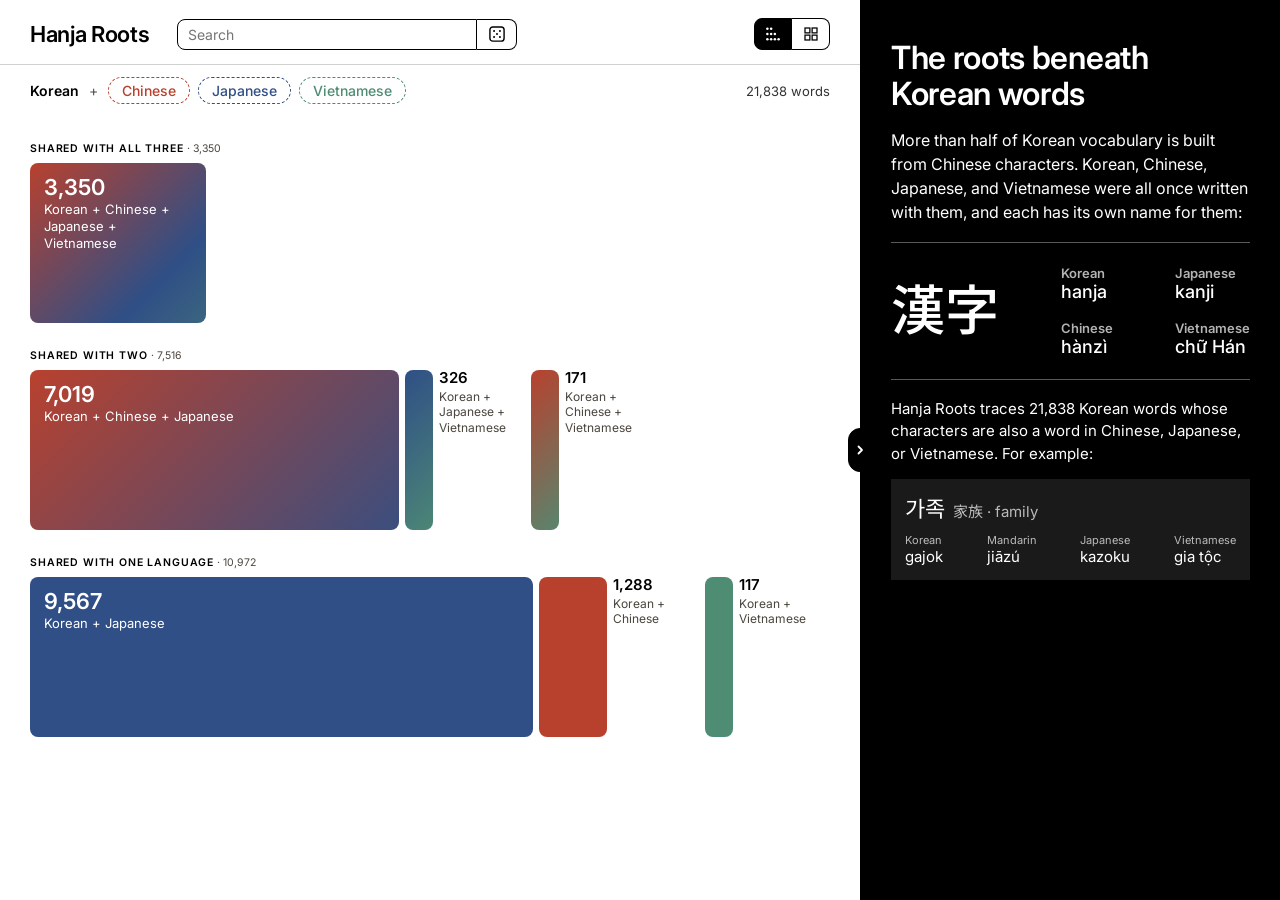
==== commit c7fd63df: "stilluglyyoho" ====
--- a/hanja-map/index.html
+++ b/hanja-map/index.html
@@ -9,7 +9,7 @@
   <link rel="preconnect" href="https://fonts.googleapis.com">
   <link rel="preconnect" href="https://fonts.gstatic.com" crossorigin>
   <link rel="stylesheet" href="https://fonts.googleapis.com/css2?family=Inter:ital,wght@0,400;0,500;0,600;1,400&family=Noto+Sans+KR:wght@400;500;600&family=Noto+Sans+JP:wght@400;500&family=Noto+Sans+TC:wght@400;500&family=Noto+Sans+SC:wght@400;500&display=swap">
-  <link rel="stylesheet" href="style.css?v=20261119c">
+  <link rel="stylesheet" href="style.css?v=20261119y">
 </head>
 <body>
 
@@ -259,11 +259,11 @@
       </div>
     </main>
   </div>
-  <script src="words.js?v=20261119c"></script>
-  <script src="characters.js?v=20261119c"></script>
-  <script src="romanize.js?v=20261119c"></script>
-  <script src="recordings.js?v=20261119c"></script>
-  <script src="speech.js?v=20261119c"></script>
-  <script src="script.js?v=20261119c"></script>
+  <script src="words.js?v=20261119y"></script>
+  <script src="characters.js?v=20261119y"></script>
+  <script src="romanize.js?v=20261119y"></script>
+  <script src="recordings.js?v=20261119y"></script>
+  <script src="speech.js?v=20261119y"></script>
+  <script src="script.js?v=20261119y"></script>
 </body>
 </html>
--- a/hanja-map/style.css
+++ b/hanja-map/style.css
@@ -1308,3 +1308,278 @@
   .list-divider:first-child { margin-top: 4px; }
   .card .roman.sort-reading { display: block; margin-top: 2px; font-size: 12px; }   /* phones hide the romanization, but keep this */
 }
+
+/* A guessed meaning (borrowed from another language, or from its characters) looks like any other, with a small ≈ after it */
+.guess-mark { margin-left: 4px; font-size: 0.7em; font-weight: 500; font-style: normal; color: #8a8478; vertical-align: 0.35em; cursor: help;
+  line-height: 0; }   /* raised, but without making its line taller (which pushed a two-line meaning's last line past the card's clip) */
+/* room under a two-line meaning for its descenders (g, p, y) */
+.card .gloss { padding-bottom: 0.12em; margin-bottom: -0.12em; }
+.rail-en .guess-mark { margin: 4px 0 0; vertical-align: baseline; }
+
+/* Nothing inside a card gets squeezed: a card is a fixed 100px, and with a two-line meaning its lines used to shrink to
+   fit, clipping the bottoms of letters (g, p, y) in the Korean and the romanization. Fixed line heights keep everything
+   inside the card instead. */
+.card > * { flex-shrink: 0; }
+.card .ko { line-height: 18px; }
+.card .roman { line-height: 14px; }
+.card { padding-bottom: 9px; }
+@media (max-width: 640px) { .card { padding-bottom: 11px; } }
+
+/* On the word cards, the Hanja sits a step lighter than the romanization under it */
+.card .ko .hj { color: #a8a298; }
+
+/* ---------- Word page: the word in each language (one row), then one column per character ---------- */
+.wl-strip { margin-top: 26px; }
+.wl-row { display: flex; flex-wrap: wrap; gap: 18px 36px; padding: 16px 0; border-top: 1px solid #000; border-bottom: 1px solid #e2d9c8; }
+.wl-item { display: flex; flex-direction: column; gap: 2px; min-width: 110px; max-width: 250px; }
+.wl-label { font-size: 11px; font-weight: 600; letter-spacing: 0.07em; text-transform: uppercase; }
+.wl-written { font-size: 26px; line-height: 1.25; }
+.wl-reading { display: flex; align-items: center; gap: 6px; min-height: 26px; font-size: 16px; font-style: italic; color: #333; }
+.wl-kana { font-style: normal; font-size: 13px; color: #6a645a; }
+.wl-mean { font-size: 13px; line-height: 1.4; color: #5d574d;
+  display: -webkit-box; -webkit-line-clamp: 3; -webkit-box-orient: vertical; overflow: hidden; }
+.wl-missing .wl-written { color: #c9c1b2; }
+.wl-missing .wl-label { opacity: 0.55; }
+.wl-play { flex: none; display: inline-flex; align-items: center; justify-content: center; width: 30px; height: 26px; padding: 0;
+  border: 0; border-radius: 6px; background: none; cursor: pointer; color: #000; }
+.wl-play:hover { background: var(--hover); }
+.wl-play .speaker { position: static; width: 22px; height: 17px; }
+.wl-play.is-playing .speaker .cone { fill: #000; }
+.wl-play.is-playing .speaker .wave { animation: speaker-pulse 0.9s ease-in-out infinite; }
+.wl-play.no-voice { opacity: 0.35; }
+.wl-strip .vi-check { margin-top: 4px; font-size: 12px; }
+.wl-strip .voices { margin-top: 10px; }
+
+.wc-section { margin-top: 30px; border-top: 0; padding-top: 0; }
+.wc-cols { display: grid; grid-template-columns: repeat(var(--n), minmax(0, 1fr)); border: 1px solid #000; border-radius: 12px; overflow: visible; }
+.wc-col { display: flex; flex-direction: column; min-width: 0; padding: 22px 24px; }
+.wc-col + .wc-col { border-left: 1px solid #000; }
+.wc-big { font-size: 120px; line-height: 1; text-align: center; }
+.wc-mean { margin: 10px 0 0; text-align: center; font-size: 19px; font-weight: 600; line-height: 1.3; }
+.wc-forms { margin: 4px 0 0; min-height: 1.45em; text-align: center; font-size: 13px; line-height: 1.45; color: #6a645a; }
+.wc-reads { display: grid; grid-template-columns: auto minmax(0, 1fr); margin: 18px 0 0; }
+.wc-reads dt, .wc-reads dd { margin: 0; padding: 7px 0; border-top: 1px solid #e2d9c8; line-height: 20px; }
+.wc-reads dt { padding-right: 16px; font-size: 11px; font-weight: 600; letter-spacing: 0.07em; text-transform: uppercase; color: #333; }
+.wc-reads dd { font-size: 17px; }
+.wc-reads dd.tang { color: #5d574d; }
+.wc-chips { display: flex; flex-direction: column; gap: 6px; margin-top: 16px; }
+.wc-all { align-self: flex-start; margin-top: 10px; padding: 0; border: 0; background: none; font-size: 13px; font-weight: 600;
+  text-decoration: underline; text-underline-offset: 3px; cursor: pointer; }
+.wc-all:hover { background: none; text-decoration-thickness: 2px; }
+.wc-none { margin: 14px 0 0; font-size: 13px; color: #6a645a; }
+/* four or more characters: a smaller character and two example words, so the columns still fit */
+.wc-cols.many .wc-col { padding: 18px 16px; }
+.wc-cols.many .wc-big { font-size: 84px; }
+.wc-cols.many .wc-mean { font-size: 15px; min-height: 2.6em; }
+.wc-cols.many .wc-reads dd { font-size: 15px; }
+.wc-cols.many .wc-reads dt { font-size: 10px; padding-right: 10px; }
+.wc-why { margin-top: 16px; }
+.wc-why summary { font-size: 13px; font-weight: 600; text-decoration: underline; text-underline-offset: 3px; cursor: pointer; }
+.wc-why-char { display: grid; grid-template-columns: 50px minmax(0, 1fr); gap: 14px; max-width: 820px; margin-top: 12px; padding: 12px 14px;
+  border-radius: 8px; background: var(--hover); }
+.wc-why-big { font-size: 32px; line-height: 1; }
+.wc-why ul { margin: 0; padding-left: 18px; font-size: 14px; line-height: 1.5; }
+.wc-why li + li { margin-top: 4px; }
+
+/* ---------- Every word with a character: the drawer ---------- */
+.char-drawer[hidden] { display: none; }
+.cd-dim { position: fixed; inset: 0; z-index: 60; background: rgba(0, 0, 0, 0.25); }
+.cd-panel { position: fixed; top: 0; right: 0; bottom: 0; z-index: 61; width: min(520px, 100vw); display: flex; flex-direction: column;
+  background: var(--card); border-left: 1px solid #000; animation: cd-in 0.22s ease-out; }
+@keyframes cd-in { from { transform: translateX(40px); opacity: 0; } }
+@media (prefers-reduced-motion: reduce) { .cd-panel { animation: none; } }
+.cd-close { position: absolute; top: 20px; right: 22px; width: 32px; height: 32px; padding: 0; border: 1px solid #000; border-radius: 50%;
+  background: var(--card); font-size: 14px; cursor: pointer; }
+.cd-close:hover { background: #000; color: #fff; }
+.cd-head { display: flex; align-items: center; gap: 18px; padding: 24px 70px 0 28px; }
+.cd-big { font-size: 64px; line-height: 1; }
+.cd-title { margin: 0; font-size: 22px; font-weight: 600; line-height: 1.25; }
+.cd-sub { margin: 4px 0 0; font-size: 13px; color: #5d574d; }
+.cd-bar { display: flex; align-items: center; justify-content: space-between; gap: 10px; padding: 16px 28px 10px; }
+.cd-seg { display: inline-flex; border: 1px solid #000; border-radius: 8px; overflow: hidden; }
+.cd-seg button { padding: 4px 12px; border: 0; border-radius: 0; background: var(--card); font-size: 12.5px; cursor: pointer; }
+.cd-seg button + button { border-left: 1px solid #000; }
+.cd-seg button[aria-pressed="true"] { background: #000; color: #fff; }
+.cd-sort { font-size: 12.5px; color: #5d574d; }
+.cd-body { flex: 1; min-height: 0; overflow: auto; padding: 0 28px 16px; }
+.cd-group { margin: 14px 0 6px; font-size: 11px; font-weight: 600; letter-spacing: 0.07em; text-transform: uppercase; }
+.cd-group span { font-weight: 400; color: #6a645a; }
+.cd-list { display: flex; flex-direction: column; gap: 5px; }
+.cd-empty { font-size: 14px; color: #5d574d; }
+.cd-foot { display: flex; justify-content: space-between; align-items: center; gap: 12px; padding: 14px 28px 18px; border-top: 1px solid #e2d9c8; font-size: 13px; }
+.cd-inlist { padding: 0; border: 0; background: none; font-size: 13px; font-weight: 600; text-decoration: underline; text-underline-offset: 3px; cursor: pointer; }
+.cd-inlist:hover { background: none; text-decoration-thickness: 2px; }
+body.drawer-open { overflow: hidden; }
+
+/* the list narrowed to one character: a chip beside the language buttons */
+.char-chip { display: inline-flex; align-items: center; gap: 6px; margin-left: 6px; padding: 3px 4px 3px 12px; border: 1.5px solid #000;
+  border-radius: 999px; font-size: 13px; font-weight: 600; white-space: nowrap; }
+.char-chip[hidden] { display: none; }
+.char-chip-c { font-size: 16px; }
+.char-chip-m { font-weight: 400; color: #4a453d; }
+.char-chip-x { width: 20px; height: 20px; padding: 0; border: 0; border-radius: 50%; background: #000; color: #fff; font-size: 10px; line-height: 1; cursor: pointer; }
+.char-chip-x:hover { background: #444; }
+
+@media (max-width: 900px) {
+  .wc-cols, .wc-cols.many { grid-template-columns: minmax(0, 1fr); }
+  .wc-col + .wc-col { border-left: 0; border-top: 1px solid #000; }
+  .wc-col { display: grid; grid-template-columns: auto minmax(0, 1fr); column-gap: 20px; align-items: start; }
+  .wc-big, .wc-cols.many .wc-big { grid-row: span 2; font-size: 72px; }
+  .wc-mean, .wc-cols.many .wc-mean { margin-top: 6px; text-align: left; font-size: 17px; min-height: 0; }
+  .wc-forms { text-align: left; }
+  .wc-reads, .wc-chips, .wc-all, .wc-none { grid-column: 1 / -1; }
+  .wc-all { justify-self: start; }
+}
+@media (max-width: 640px) {
+  .wl-row { gap: 14px 24px; }
+  .wl-item { min-width: 40%; }
+  .wl-written { font-size: 22px; }
+  .cd-head { padding: 20px 64px 0 18px; }
+  .cd-bar, .cd-body, .cd-foot { padding-left: 18px; padding-right: 18px; }
+  .char-chip { margin: 6px 0 0; }
+}
+
+/* ---------- Word page: one colour-blocked table (a column per language, a row per character) ---------- */
+.wa-section { margin-top: 56px; }
+.wa { display: grid; grid-template-columns: 150px repeat(4, minmax(0, 1fr)); }
+.wa-c { min-width: 0; padding: 18px 20px; color: #fff; }
+.wa-k { background: #000; } .wa-z { background: var(--zh); } .wa-j { background: var(--ja); } .wa-v { background: var(--vi); }
+.wa-c.off { background: #f1ede6; color: #8a8478; }
+.wa-z.off { background: #f6e6e2; } .wa-j.off { background: #e5e9f1; } .wa-v.off { background: #e4eee9; }
+.wa-head { padding-bottom: 4px; }
+.wa-head.wa-k { border-top-left-radius: 12px; } .wa-head.wa-v { border-top-right-radius: 12px; }
+.wa-row.wa-last.wa-k { border-bottom-left-radius: 12px; } .wa-row.wa-last.wa-v { border-bottom-right-radius: 12px; }
+.wa-lab { font-size: 11px; font-weight: 600; letter-spacing: 0.08em; text-transform: uppercase; }
+.wa-word { padding-top: 6px; padding-bottom: 20px; }
+.wa-written { font-size: 36px; line-height: 1.2; }
+.wa-read { display: flex; flex-wrap: wrap; align-items: center; gap: 2px 8px; margin-top: 6px; font-size: 16px; font-style: italic; }
+.wa-read small { font-style: normal; font-size: 12px; opacity: 0.75; }
+.wa-c .wl-play { color: inherit; }
+.wa-c .wl-play:hover { background: rgba(255, 255, 255, 0.16); }
+.wa-mean { margin: 8px 0 0; font-size: 13.5px; line-height: 1.4; opacity: 0.85;
+  display: -webkit-box; -webkit-line-clamp: 3; -webkit-box-orient: vertical; overflow: hidden; }
+.wa-c .guess-mark { color: inherit; opacity: 0.7; }
+.wa-none { margin: 10px 0 0; font-size: 13px; }
+.wa-c .vi-check { margin-top: 8px; font-size: 12px; opacity: 0.85; }
+.wa-c .vi-check a { color: inherit; }
+.wa-row { border-top: 1px solid rgba(255, 255, 255, 0.22); }
+.wa-c.off.wa-row { border-top-color: rgba(0, 0, 0, 0.06); }
+.wa-r { font-size: 20px; }
+.wa-sub { margin-top: 2px; font-size: 12px; opacity: 0.75; }
+/* the characters, in a white column on the left */
+.wa-g { min-width: 0; padding: 16px 16px 16px 0; }
+.wa-char { border-top: 1px solid #e2ddd5; }
+.wa-big { display: block; font-size: 44px; line-height: 1; }
+.wa-cmean { margin: 6px 0 0; font-size: 14px; line-height: 1.3; }
+.wa-tang { margin: 6px 0 0; font-size: 12px; color: #6a645a; }
+.wa-tang b { font-weight: 600; color: #000; }
+.wa-tang .tang-term { position: relative; }
+.wa-all { display: block; margin-top: 2px; padding: 0; border: 0; background: none; font-size: 12px; color: #6a645a; cursor: pointer;
+  text-decoration: underline; text-underline-offset: 3px; }
+.wa-all:hover { background: none; color: #000; }
+.wa-section .voices { margin-top: 12px; }
+/* narrower screens: the table scrolls sideways rather than squeezing its columns */
+@media (max-width: 900px) {
+  .wa-section { overflow-x: auto; margin-left: -16px; margin-right: -16px; padding: 0 16px; }
+  .wa { min-width: 760px; grid-template-columns: 110px repeat(4, minmax(150px, 1fr)); }
+  .wa-written { font-size: 28px; }
+}
+
+.wa-c .speaker { stroke: currentColor; }
+.wa-c .wl-play.is-playing .speaker .cone { fill: currentColor; }
+.wa-c .vi-check, .wa-c .vi-check * { color: inherit !important; }
+
+/* ---------- Language labels, everywhere: the language's name in normal case, bold, a little larger. Chinese's two
+   spoken forms (Mandarin, Cantonese) aren't headings of their own; each is a small note after its reading. ---------- */
+.lang-label, .wa-lab, .about-example small, #detail .char-name-lang {
+  font-size: 15px; font-weight: 600; letter-spacing: 0; text-transform: none; }
+#detail .char-name-lang { font-size: 13px; }
+.about-example small { font-size: 14px; }
+.variety, .wa-read small { margin-left: 8px; font-size: 12px; font-style: normal; font-weight: 400; letter-spacing: 0; text-transform: none; opacity: 0.75; }
+.wa-read small + small { margin-left: 0; }
+
+/* ---------- Side panel: each language a rounded tile in its colour, white text ---------- */
+.lang-card[data-lang="ko"] { --bg: #000; } .lang-card[data-lang="zh"], .lang-card[data-lang="yue"] { --bg: var(--zh); }
+.lang-card[data-lang="ja"] { --bg: var(--ja); } .lang-card[data-lang="vi"] { --bg: var(--vi); }
+#detail .lang-card:not(.missing) { margin: 0 26px 8px; border: 0; border-radius: 10px; background: var(--bg); color: #fff; }
+#detail .lang-card:not(.missing) .lang-label, #detail .lang-card:not(.missing) .lang-reading, #detail .lang-card:not(.missing) .lang-def,
+#detail .lang-card:not(.missing) .lang-status, #detail .lang-card:not(.missing) .lang-alt { color: #fff; }
+#detail .lang-card:not(.missing) .lang-alt, #detail .lang-card:not(.missing) .lang-status { opacity: 0.7; }
+#detail .lang-card:not(.missing) .lang-status.error { opacity: 1; }
+#detail .lang-card:not(.missing) .speaker { stroke: #fff; }
+#detail .lang-card.is-playing .speaker .cone, #detail .dual-row.is-playing .speaker .cone { fill: #fff; }
+#detail .lang-card:not(.missing):hover, #detail .lang-card.is-playing { background: var(--bg); filter: brightness(1.1); }
+#detail .lang-card.dual:hover { filter: none; }
+#detail .dual-row:hover, #detail .dual-row.is-playing { background: rgba(255, 255, 255, 0.1); }
+#detail .dual-row + .dual-row { border-top-color: rgba(255, 255, 255, 0.25); }
+#detail .lang-card:focus-visible, #detail .dual-row:focus-visible { outline: 2px solid #fff; outline-offset: -4px; }
+#detail .lang-card .guess-mark { color: inherit; opacity: 0.7; }
+#detail .lang-card.missing { margin: 0 26px 8px; border: 1px dashed #cbc2b1; border-radius: 10px; background: none; }
+@media (max-width: 1100px) { #detail .lang-card:not(.missing), #detail .lang-card.missing { margin-left: 16px; margin-right: 16px; } }
+
+/* on the coloured tiles and table the language's name is white (its colour is the tile) */
+#detail .lang-card:not(.missing) .lang-label.ink-z, #detail .lang-card:not(.missing) .lang-label.ink-j, #detail .lang-card:not(.missing) .lang-label.ink-v,
+.wa-c .ink-z, .wa-c .ink-j, .wa-c .ink-v { color: #fff !important; }
+
+/* The panel's fold button: a tall black pill on the panel's edge, white arrow (overrides the round outline above) */
+#panel-toggle { width: 24px; height: 44px; border-radius: 999px; border-color: #000; background: #000; color: #fff; }
+#panel-toggle:hover { background: #333; color: #fff; }
+#panel-toggle:focus-visible { outline: 2px solid #000; outline-offset: 2px; }
+#panel-toggle { right: calc(420px - 12px); }
+@media (min-width: 641px) { body.panel-collapsed #panel-toggle { right: calc(72px - 12px); } }
+@media (min-width: 641px) and (max-width: 900px) { body:not(.panel-collapsed) #panel-toggle { right: calc(300px - 12px); } }
+
+/* ---------- Word page: the sharing languages' dots, top right, with a small card on hover ---------- */
+#word-content { position: relative; }
+.share-corner { position: absolute; top: 40px; right: 30px; z-index: 5; }
+.share-dots { display: flex; gap: 6px; padding: 8px 10px; border: 0; border-radius: 999px; background: none; cursor: pointer; }
+.share-dots:hover, .share-corner.open .share-dots, .share-dots:focus-visible { background: var(--hover); outline: none; }
+.sd { width: 14px; height: 14px; border-radius: 50%; box-shadow: inset 0 0 0 1.5px #d6cdbd; }
+.sd.on.sd-k { background: #000; box-shadow: none; } .sd.on.sd-z { background: var(--zh); box-shadow: none; }
+.sd.on.sd-j { background: var(--ja); box-shadow: none; } .sd.on.sd-v { background: var(--vi); box-shadow: none; }
+.share-pop { position: absolute; top: calc(100% + 6px); right: 0; width: 260px; padding: 14px 16px; border: 1px solid #000; border-radius: 10px;
+  background: var(--card); box-shadow: 0 8px 24px rgba(0, 0, 0, 0.1); opacity: 0; visibility: hidden; transform: translateY(-4px);
+  transition: opacity 0.15s ease, transform 0.15s ease, visibility 0s linear 0.15s; }
+.share-corner:hover .share-pop, .share-corner.open .share-pop, .share-corner:focus-within .share-pop { opacity: 1; visibility: visible; transform: none; transition-delay: 0s; }
+.share-pop-title { margin: 0; font-size: 15px; font-weight: 600; }
+.share-pop-sub { margin: 4px 0 10px; font-size: 13px; color: #5d574d; line-height: 1.4; }
+.share-pop-go { padding: 0; border: 0; background: none; font-size: 13px; font-weight: 600; text-decoration: underline; text-underline-offset: 3px; cursor: pointer; }
+.share-pop-go:hover { background: none; text-decoration-thickness: 2px; }
+@media (prefers-reduced-motion: reduce) { .share-pop { transition: none; } }
+@media (max-width: 640px) { .share-corner { top: 18px; right: 12px; } .sd { width: 12px; height: 12px; } }
+
+/* Word page: two cards under the table, lined up with the coloured columns */
+.wa-notes { display: grid; grid-template-columns: minmax(0, 1.4fr) minmax(0, 1fr); gap: 8px; margin: 28px 0 0 150px; }
+.wa-note-card { border-radius: 10px; background: #f4f1ec; padding: 20px 22px; }
+.wa-note-card h3 { margin: 0 0 10px; font-size: 15px; font-weight: 600; }
+.wa-why-row { display: grid; grid-template-columns: 36px minmax(0, 1fr); gap: 10px; margin-top: 8px; font-size: 13.5px; line-height: 1.45; }
+.wa-why-row b { font-size: 24px; font-weight: 400; line-height: 1; }
+.wa-src p { margin: 0 0 12px; font-size: 13.5px; line-height: 1.5; color: #333; }
+.wa-src .wa-src-links { display: flex; flex-wrap: wrap; gap: 6px 14px; margin: 0; }
+.wa-src-links a { color: #000; }
+.wa-notes > .wa-src:first-child { grid-column: 1 / -1; max-width: 640px; }
+@media (max-width: 900px) {
+  .wa-notes { grid-template-columns: minmax(0, 1fr); margin-left: 0; position: sticky; left: 0; max-width: calc(100vw - 32px); }
+}
+
+/* List: once a word is clicked, the other cards fade (hovering one brings it back) */
+#list .card { transition: opacity 0.15s ease; }
+#list:has(.card[aria-pressed="true"]) .card:not([aria-pressed="true"]) { opacity: 0.35; }
+#list:has(.card[aria-pressed="true"]) .card:not([aria-pressed="true"]):hover,
+#list:has(.card[aria-pressed="true"]) .card:not([aria-pressed="true"]):focus-visible { opacity: 1; }
+
+/* The intro in the side panel: the whole panel turns black, with white text */
+#detail:has(> .intro) { background: #000; color: #fff; }
+#detail .intro { color: #fff; }
+#detail .intro .char-names { border-color: rgba(255, 255, 255, 0.35); }
+#detail .intro .char-name-lang, #detail .intro .ex-lang,
+#detail .intro .ink-z, #detail .intro .ink-j, #detail .intro .ink-v { color: rgba(255, 255, 255, 0.7) !important; }
+#detail .intro .intro-example, #detail .intro .intro-example:hover { background: rgba(255, 255, 255, 0.1); color: #fff; }
+#detail .intro .intro-example:hover { background: rgba(255, 255, 255, 0.16); }
+#detail .intro .ex-sub { color: rgba(255, 255, 255, 0.7); }
+#detail .intro .intro-why { border-top-color: rgba(255, 255, 255, 0.35); }
+#detail .intro .intro-why p { color: rgba(255, 255, 255, 0.75); }
+#detail .intro a, #detail .intro .intro-more { color: #fff; }
+
+/* The folded panel strip, while the intro would show: black, like the intro panel */
+#rail.is-intro, #rail.is-intro:hover { background: #000; }
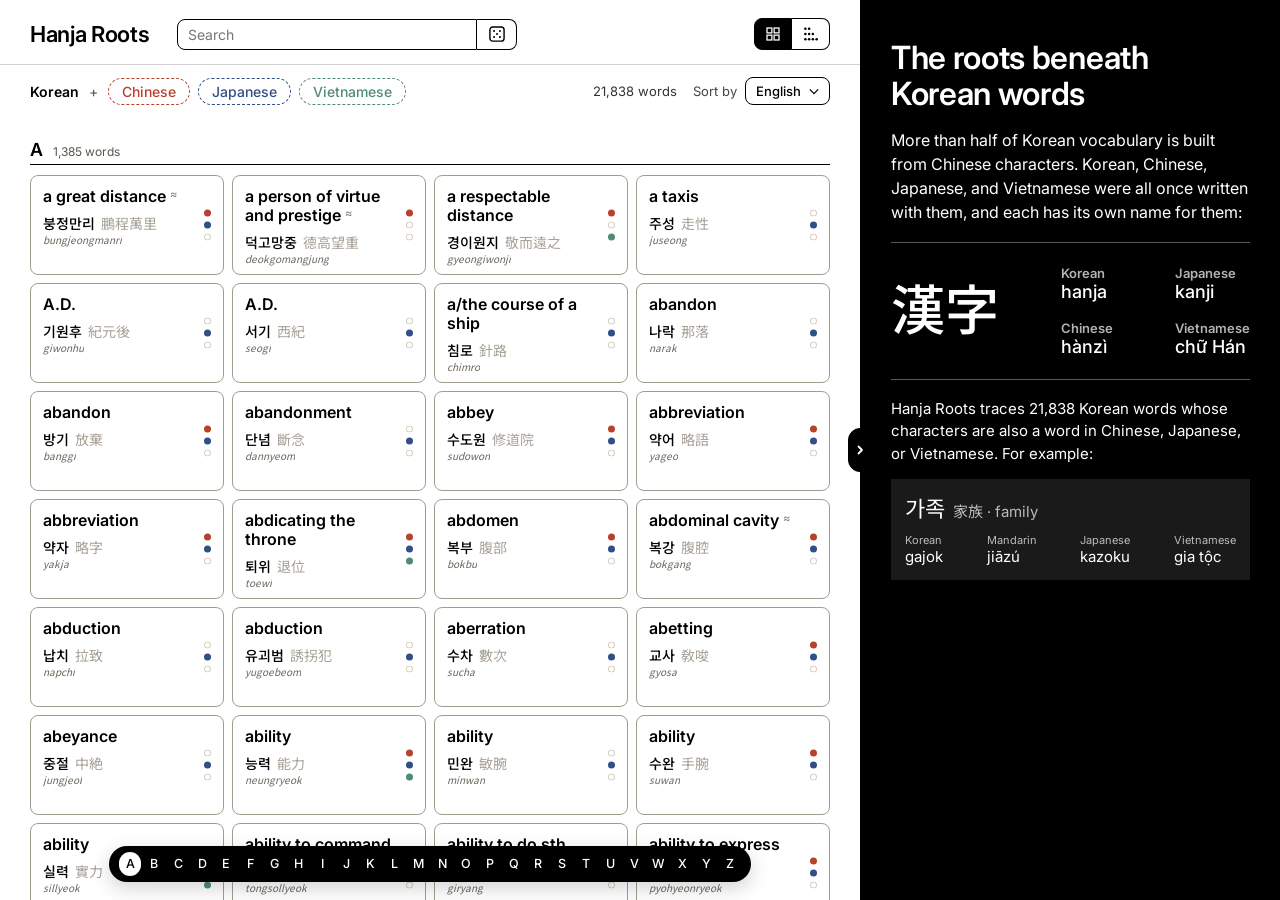
==== commit f04ccca7: "alphabetnav" ====
--- a/hanja-map/index.html
+++ b/hanja-map/index.html
@@ -9,7 +9,7 @@
   <link rel="preconnect" href="https://fonts.googleapis.com">
   <link rel="preconnect" href="https://fonts.gstatic.com" crossorigin>
   <link rel="stylesheet" href="https://fonts.googleapis.com/css2?family=Inter:ital,wght@0,400;0,500;0,600;1,400&family=Noto+Sans+KR:wght@400;500;600&family=Noto+Sans+JP:wght@400;500&family=Noto+Sans+TC:wght@400;500&family=Noto+Sans+SC:wght@400;500&display=swap">
-  <link rel="stylesheet" href="style.css?v=20261119y">
+  <link rel="stylesheet" href="style.css?v=20261120e">
 </head>
 <body>
 
@@ -31,11 +31,11 @@
         </button>
       </div>
       <div class="view-switch" role="group" aria-label="View">
-        <button type="button" data-view="map" aria-pressed="true" aria-label="Overview" title="Overview">
+        <button type="button" data-view="list" aria-pressed="true" aria-label="List" title="List">
+          <svg viewBox="0 0 24 24" fill="none" stroke="currentColor" stroke-width="1.7" aria-hidden="true"><rect x="4" y="4" width="6.5" height="6.5"/><rect x="13.5" y="4" width="6.5" height="6.5"/><rect x="4" y="13.5" width="6.5" height="6.5"/><rect x="13.5" y="13.5" width="6.5" height="6.5"/></svg>
+        </button>
+        <button type="button" data-view="map" aria-pressed="false" aria-label="Overview" title="Overview">
           <svg viewBox="0 0 24 24" fill="currentColor" aria-hidden="true"><circle cx="4.5" cy="5" r="1.7"/><circle cx="9.5" cy="5" r="1.7"/><circle cx="4.5" cy="12" r="1.7"/><circle cx="9.5" cy="12" r="1.7"/><circle cx="14.5" cy="12" r="1.7"/><circle cx="4.5" cy="19" r="1.7"/><circle cx="9.5" cy="19" r="1.7"/><circle cx="14.5" cy="19" r="1.7"/><circle cx="19.5" cy="19" r="1.7"/></svg>
-        </button>
-        <button type="button" data-view="list" aria-pressed="false" aria-label="List" title="List">
-          <svg viewBox="0 0 24 24" fill="none" stroke="currentColor" stroke-width="1.7" aria-hidden="true"><rect x="4" y="4" width="6.5" height="6.5"/><rect x="13.5" y="4" width="6.5" height="6.5"/><rect x="4" y="13.5" width="6.5" height="6.5"/><rect x="13.5" y="13.5" width="6.5" height="6.5"/></svg>
         </button>
       </div>
     </header>
@@ -55,7 +55,7 @@
           <div id="sort-pop" class="sort-pop" role="listbox" aria-labelledby="sort-label" hidden></div>
         </div>
       </div>
-      <div id="map-wrap">
+      <div id="map-wrap" hidden>
         <!-- Arrange by (Languages / Number of characters / Learner level): hidden for now; script.js still supports it if it comes back
         <div class="map-bar">
           <label class="map-bar-label" for="arrange">Arrange by</label>
@@ -71,10 +71,11 @@
         <div id="map-blocks" hidden></div>
         <button type="button" id="map-back" hidden>← All groups</button>
       </div>
-      <div id="list-wrap" hidden>
+      <div id="list-wrap">
         <div id="list"></div>
         <p id="list-end"></p>
       </div>
+      <nav id="az" aria-label="Jump to a letter" hidden></nav>
     </section>
     </div>
 
@@ -259,11 +260,11 @@
       </div>
     </main>
   </div>
-  <script src="words.js?v=20261119y"></script>
-  <script src="characters.js?v=20261119y"></script>
-  <script src="romanize.js?v=20261119y"></script>
-  <script src="recordings.js?v=20261119y"></script>
-  <script src="speech.js?v=20261119y"></script>
-  <script src="script.js?v=20261119y"></script>
+  <script src="words.js?v=20261120e"></script>
+  <script src="characters.js?v=20261120e"></script>
+  <script src="romanize.js?v=20261120e"></script>
+  <script src="recordings.js?v=20261120e"></script>
+  <script src="speech.js?v=20261120e"></script>
+  <script src="script.js?v=20261120e"></script>
 </body>
 </html>
--- a/hanja-map/style.css
+++ b/hanja-map/style.css
@@ -1583,3 +1583,26 @@
 
 /* The folded panel strip, while the intro would show: black, like the intro panel */
 #rail.is-intro, #rail.is-intro:hover { background: #000; }
+
+/* The list's jump bar: a floating pill in the sort language's colour, with its alphabet */
+#az { --pill: #000; position: absolute; left: 50%; bottom: 18px; z-index: 5; transform: translateX(-50%);
+  display: flex; align-items: center; gap: 2px; max-width: calc(100% - 32px); padding: 6px 10px; overflow-x: auto; scrollbar-width: none;
+  border-radius: 999px; background: var(--pill); box-shadow: 0 6px 20px rgba(0, 0, 0, 0.18); white-space: nowrap; }
+#az::-webkit-scrollbar { display: none; }
+#az[hidden] { display: none; }
+#az.az-zh { --pill: var(--zh); } #az.az-ja { --pill: var(--ja); } #az.az-vi { --pill: var(--vi); }
+#az button { flex: none; min-width: 22px; height: 24px; padding: 0 4px; border: 0; border-radius: 999px; background: none;
+  display: flex; align-items: center; justify-content: center; font-size: 12.5px; font-weight: 500; line-height: 1; color: #fff; cursor: pointer; }
+#az.az-ko button.az-l { min-width: 24px; font-size: 14px; }
+#az.az-ja button.az-l { font-size: 13.5px; }
+#az button:hover { background: rgba(255, 255, 255, 0.18); }
+#az button.cur, #az button.cur:hover { background: #fff; color: var(--pill); }
+#az button:focus-visible { outline: 2px solid #fff; outline-offset: 1px; }
+#list-wrap { padding-bottom: 64px; }   /* room for the pill under the last cards */
+/* phones: the page scrolls, so the pill stays fixed to the bottom of the screen */
+@media (max-width: 640px) {
+  #az { position: fixed; bottom: 14px; max-width: calc(100vw - 24px); }
+}
+
+/* Cards off screen skip layout and painting, so a long jump through the alphabet stays quick */
+#list .card { content-visibility: auto; contain-intrinsic-size: auto 100px; }
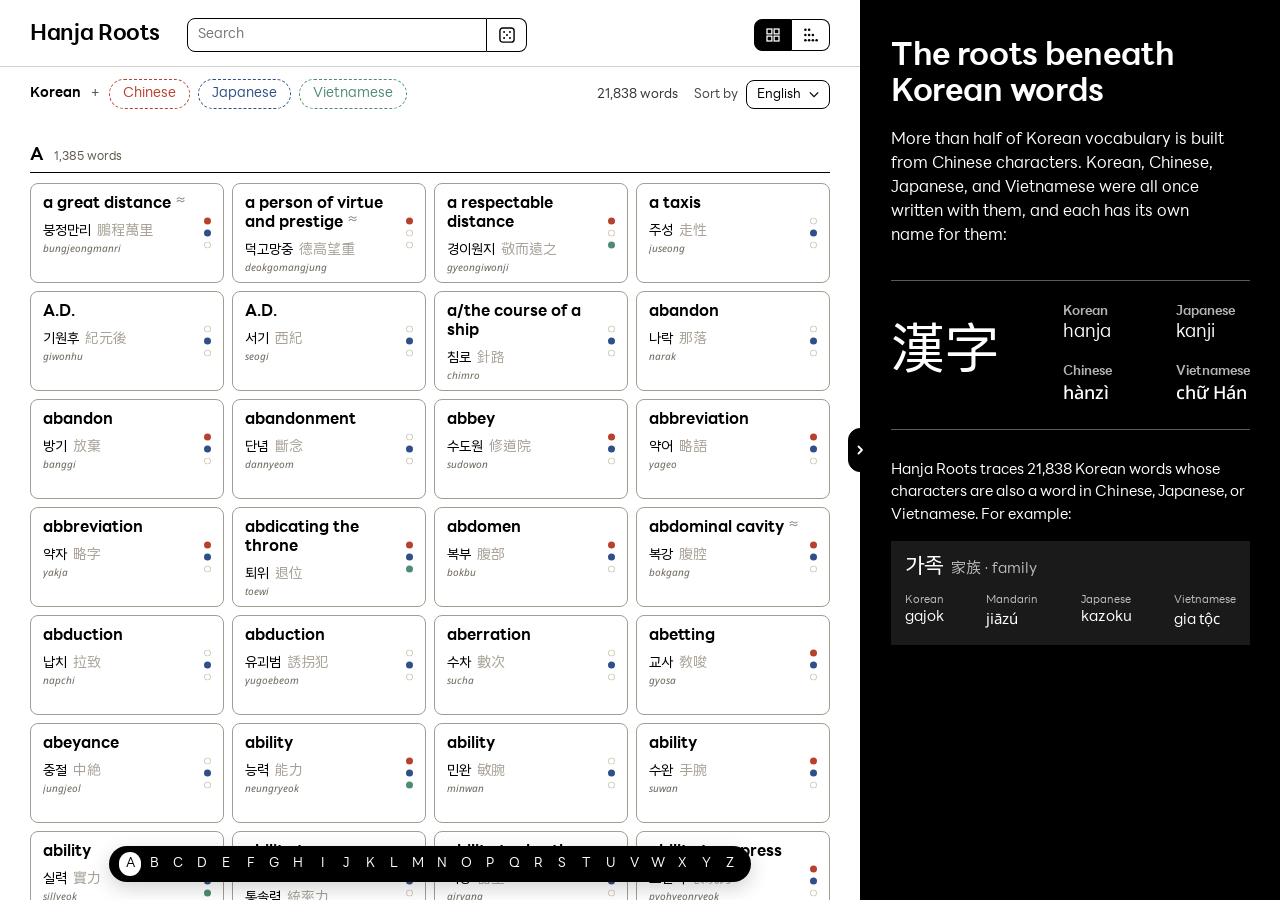
==== commit 60f4fba7: "font" ====
--- a/hanja-map/index.html
+++ b/hanja-map/index.html
@@ -4,12 +4,14 @@
   <meta charset="utf-8">
   <meta name="viewport" content="width=device-width, initial-scale=1">
   <title>Hanja Roots</title>
-  <!-- Fonts: Inter for English and Vietnamese; Noto Sans in its Korean, Japanese, and Traditional and Simplified Chinese
-       versions, so shared characters are drawn the way each language writes them -->
+  <!-- Fonts: LINE Seed (in fonts/) for English, Korean, and traditional characters, and LINE Seed JP for Japanese; Noto Sans
+       for what LINE Seed lacks (accented letters such as Vietnamese and pinyin, simplified Chinese, a few rare Hanja) -->
+  <link rel="preload" href="fonts/LINESeedSans-Rg.woff2" as="font" type="font/woff2" crossorigin>
+  <link rel="preload" href="fonts/LINESeedSansKR-Rg.woff2" as="font" type="font/woff2" crossorigin>
   <link rel="preconnect" href="https://fonts.googleapis.com">
   <link rel="preconnect" href="https://fonts.gstatic.com" crossorigin>
-  <link rel="stylesheet" href="https://fonts.googleapis.com/css2?family=Inter:ital,wght@0,400;0,500;0,600;1,400&family=Noto+Sans+KR:wght@400;500;600&family=Noto+Sans+JP:wght@400;500&family=Noto+Sans+TC:wght@400;500&family=Noto+Sans+SC:wght@400;500&display=swap">
-  <link rel="stylesheet" href="style.css?v=20261120e">
+  <link rel="stylesheet" href="https://fonts.googleapis.com/css2?family=LINE+Seed+JP:wght@400;700&family=Noto+Sans:ital,wght@0,400;0,500;0,600;1,400&family=Noto+Sans+KR:wght@400;500&family=Noto+Sans+SC:wght@400;500&display=swap">
+  <link rel="stylesheet" href="style.css?v=20261120i">
 </head>
 <body>
 
@@ -89,8 +91,10 @@
 
   <div id="word-page" hidden>
     <nav class="page-bar" aria-label="Page">
-      <button type="button" id="back" class="page-site" aria-label="Hanja Roots, back to the gallery" title="Back to the gallery">Hanja Roots</button>
-      <button type="button" id="page-about">About</button>
+      <span class="page-brand">
+        <button type="button" id="back" class="page-site" aria-label="Hanja Roots, back to the gallery" title="Back to the gallery">Hanja Roots</button>
+        <span class="about-slot"><button type="button" id="page-about">About</button></span>
+      </span>
     </nav>
     <main id="word-content"></main>
     <main id="about-content" hidden>
@@ -260,11 +264,12 @@
       </div>
     </main>
   </div>
-  <script src="words.js?v=20261120e"></script>
-  <script src="characters.js?v=20261120e"></script>
-  <script src="romanize.js?v=20261120e"></script>
-  <script src="recordings.js?v=20261120e"></script>
-  <script src="speech.js?v=20261120e"></script>
-  <script src="script.js?v=20261120e"></script>
+  <script src="words.js?v=20261120i"></script>
+  <script src="characters.js?v=20261120i"></script>
+  <script src="romanize.js?v=20261120i"></script>
+  <script src="recordings.js?v=20261120i"></script>
+  <script src="speech.js?v=20261120i"></script>
+  <script src="fonts.js?v=20261120i"></script>
+  <script src="script.js?v=20261120i"></script>
 </body>
 </html>
--- a/hanja-map/style.css
+++ b/hanja-map/style.css
@@ -2,13 +2,32 @@
 
 * { box-sizing: border-box; }
 
-/* Each language draws shared characters its own way: text tagged with a language uses that language's font
-   (Latin letters inside it still use Inter) */
-:lang(ko) { font-family: Inter, "Noto Sans KR", system-ui, sans-serif; }
-:lang(ja) { font-family: Inter, "Noto Sans JP", system-ui, sans-serif; }
-:lang(zh-Hant) { font-family: Inter, "Noto Sans TC", system-ui, sans-serif; }
-:lang(zh-Hans) { font-family: Inter, "Noto Sans SC", system-ui, sans-serif; }
-:lang(vi) { font-family: Inter, "Noto Sans TC", system-ui, sans-serif; }
+/* Fonts: LINE Seed for English, Korean, Japanese, and traditional characters (the site's look). LINE Seed only comes
+   in regular and bold, so medium and semibold text uses the nearest of the two. */
+@font-face { font-family: "LINE Seed Sans"; src: url("fonts/LINESeedSans-Rg.woff2") format("woff2"); font-weight: 100 549; font-display: swap; }
+@font-face { font-family: "LINE Seed Sans"; src: url("fonts/LINESeedSans-Bd.woff2") format("woff2"); font-weight: 550 900; font-display: swap; }
+@font-face { font-family: "LINE Seed KR"; src: url("fonts/LINESeedSansKR-Rg.woff2") format("woff2"); font-weight: 100 549; font-display: swap; }
+@font-face { font-family: "LINE Seed KR"; src: url("fonts/LINESeedSansKR-Bd.woff2") format("woff2"); font-weight: 550 900; font-display: swap; }
+@font-face { font-family: "LINE Seed TW"; src: url("fonts/LINESeedTW-Rg.woff2") format("woff2"); font-weight: 100 549; font-display: swap; }
+@font-face { font-family: "LINE Seed TW"; src: url("fonts/LINESeedTW-Bd.woff2") format("woff2"); font-weight: 550 900; font-display: swap; }
+:root {
+  --font: "LINE Seed Sans", "LINE Seed KR", "LINE Seed TW", "LINE Seed JP", "Noto Sans KR", system-ui, sans-serif;
+  --font-noto: "Noto Sans", "Noto Sans KR", "Noto Sans SC", system-ui, sans-serif;
+}
+/* Each language draws shared characters its own way: text tagged with a language uses that language's font */
+:lang(ko) { font-family: var(--font); }
+:lang(ja) { font-family: "LINE Seed Sans", "LINE Seed JP", "LINE Seed TW", "Noto Sans KR", system-ui, sans-serif; }
+:lang(zh-Hant), :lang(zh) { font-family: "LINE Seed Sans", "LINE Seed TW", "LINE Seed JP", "Noto Sans KR", system-ui, sans-serif; }
+:lang(zh-Hans) { font-family: "Noto Sans", "Noto Sans SC", system-ui, sans-serif; }
+:lang(vi) { font-family: var(--font-noto); }
+/* What LINE Seed lacks, a whole word at a time (fonts.js finds these): words with accented letters (Vietnamese, pinyin,
+   ō) in Noto Sans, and runs of characters LINE Seed doesn't have (simplified Chinese, rare Hanja) in Noto Sans SC or KR */
+.f-noto { font-family: var(--font-noto); }
+.f-sc { font-family: "Noto Sans", "Noto Sans SC", "Noto Sans KR", system-ui, sans-serif; }
+:lang(ko) .f-sc { font-family: "Noto Sans KR", "Noto Sans SC", system-ui, sans-serif; }
+/* Pronunciations are in italics, which LINE Seed doesn't have, so they're set in Noto Sans (a true italic) */
+.card .roman, .lang-reading, .wl-reading, .wa-read, .borrowed { font-family: var(--font-noto); }
+button, input, select, textarea { font-family: inherit; }
 
 /* Warm paper palette: a warm white page, cream boxes, and a deeper hanji tone for the word panel */
 :root {
@@ -41,8 +60,8 @@
 body {
   display: flex;
   flex-direction: column;
-  /* Latin text in Inter; anything else falls back to the Korean font, since the site is about Korean words */
-  font-family: Inter, "Noto Sans KR", system-ui, sans-serif;
+  /* LINE Seed for English and Korean; anything else falls back along the list (see the fonts at the top) */
+  font-family: var(--font);
   font-size: 15px;
   color: #000;
   background: var(--paper);
@@ -341,7 +360,7 @@
 .map3d-group[aria-pressed="true"] { background: #000; color: #fff; }
 .map3d-group[aria-pressed="true"] span { color: var(--line); }
 
-.map3d-lang { font-size: 13px; font-weight: 600; letter-spacing: 0.06em; text-transform: uppercase; color: #333; white-space: nowrap; }
+.map3d-lang { font-size: 13px; font-weight: 600;  color: #333; white-space: nowrap; }
 .map3d-note { font-size: 11px; font-weight: 400; letter-spacing: 0; text-transform: none; color: #777; }
 
 .map3d-words { inset: 0; }
@@ -351,7 +370,7 @@
   width: 240px; max-height: calc(100% - 80px); overflow: auto;
   padding: 6px; background: rgba(250, 248, 243, 0.94); border: 1px solid #000;
 }
-.map3d-guide p { margin: 2px 4px 6px; font-size: 11px; font-weight: 600; letter-spacing: 0.06em; text-transform: uppercase; }
+.map3d-guide p { margin: 2px 4px 6px; font-size: 11px; font-weight: 600;  }
 .map3d-guide button {
   display: grid; grid-template-columns: 16px 1fr auto; gap: 6px; align-items: baseline;
   width: 100%; padding: 4px 6px; border: 0; background: none; text-align: left; font-size: 12px; line-height: 1.3;
@@ -554,7 +573,7 @@
 }
 #detail .char-glyph { grid-row: 1 / span 2; font-size: 54px; font-weight: 500; line-height: 1; }
 #detail .char-name { display: flex; flex-direction: column; }
-#detail .char-name-lang { font-size: 10px; font-weight: 500; letter-spacing: 0.08em; text-transform: uppercase; color: #5a554c; }
+#detail .char-name-lang { font-size: 10px; font-weight: 500;  color: #5a554c; }
 #detail .char-name-say { font-size: 18px; font-weight: 500; }
 
 /* The example word: one word read in four languages; clicking it opens the word */
@@ -588,7 +607,7 @@
 #about-content[hidden] { display: none; }
 
 .about-toc { position: sticky; top: 100px; align-self: start; display: flex; flex-direction: column; gap: 10px; font-size: 14px; }
-.about-toc-title { margin: 0 0 4px; font-size: 12px; font-weight: 600; letter-spacing: 0.06em; text-transform: uppercase; color: #555; }
+.about-toc-title { margin: 0 0 4px; font-size: 12px; font-weight: 600;  color: #555; }
 .about-toc a { color: #333; text-decoration: none; }
 .about-toc a:hover { color: #000; text-decoration: underline; text-underline-offset: 4px; }
 
@@ -598,7 +617,7 @@
 .about-lead { margin: 0; max-width: 30em; font-size: 22px; line-height: 1.45; }
 
 .about-section { padding: 30px 0 48px; border-top: 1px solid #000; scroll-margin-top: 80px; }
-.about-section h2 { margin: 0 0 22px; font-size: 13px; font-weight: 600; letter-spacing: 0.06em; text-transform: uppercase; }
+.about-section h2 { margin: 0 0 22px; font-size: 13px; font-weight: 600;  }
 .about-prose { max-width: 38em; }
 .about-prose p, p.about-prose { margin: 0 0 14px; font-size: 17px; }
 p.about-small { font-size: 15px; }
@@ -612,7 +631,7 @@
   background: var(--card); border: 1px solid #000; border-radius: 8px; overflow: hidden; }
 .about-example > div { padding: 16px 18px; border-left: 1px solid var(--about-rule); }
 .about-example > div:first-child { border-left: 0; }
-.about-example small { display: block; font-size: 11px; font-weight: 600; letter-spacing: 0.06em; text-transform: uppercase; }
+.about-example small { display: block; font-size: 11px; font-weight: 600;  }
 .about-example b { display: block; margin-top: 6px; font-size: 30px; font-weight: 500; line-height: 1.3; }
 .about-example > div > span { font-size: 14px; color: var(--about-mute); }
 
@@ -648,14 +667,14 @@
 
 /* Terms and sources, side by side */
 .about-ref { display: grid; grid-template-columns: minmax(0, 1fr) minmax(0, 1fr); gap: 56px; }
-.about-subhead { margin: 0 0 10px; font-size: 12px; font-weight: 600; letter-spacing: 0.06em; text-transform: uppercase; color: #555; }
+.about-subhead { margin: 0 0 10px; font-size: 12px; font-weight: 600;  color: #555; }
 .about-gloss { margin: 0; font-size: 14px; }
 .about-gloss div { display: grid; grid-template-columns: 150px minmax(0, 1fr); gap: 16px; padding: 9px 0; border-top: 1px solid var(--about-rule); }
 .about-gloss dt { font-weight: 600; }
 .about-gloss dd { margin: 0; color: #222; }
 .about-src { width: 100%; border-collapse: collapse; font-size: 14px; }
 .about-src th, .about-src td { padding: 9px 12px 9px 0; text-align: left; vertical-align: top; border-top: 1px solid var(--about-rule); }
-.about-src th { border-top: 0; font-size: 11px; font-weight: 600; letter-spacing: 0.06em; text-transform: uppercase; color: #555; }
+.about-src th { border-top: 0; font-size: 11px; font-weight: 600;  color: #555; }
 .about-src td:last-child { width: 26%; color: #333; }
 .about-fineprint { margin: 18px 0 0; font-size: 13px; color: var(--about-mute); }
 
@@ -761,7 +780,7 @@
   border-top: 1px solid #000;
 }
 
-.page-section h2 { margin: 0 0 14px; font-size: 13px; font-weight: 600; letter-spacing: 0.06em; text-transform: uppercase; }
+.page-section h2 { margin: 0 0 14px; font-size: 13px; font-weight: 600;  }
 .section-note { margin: -6px 0 14px; color: #444; }
 
 /* Sounds, side by side */
@@ -798,7 +817,7 @@
   padding: 14px 16px 16px;
 }
 
-.lang-grid section.lang h3 { margin: 0 0 8px; font-size: 13px; font-weight: 600; letter-spacing: 0.04em; text-transform: uppercase; }
+.lang-grid section.lang h3 { margin: 0 0 8px; font-size: 13px; font-weight: 600;  }
 .lang-grid section.lang .word { font-size: 30px; line-height: 1.2; }
 .lang-grid section.lang .reading { font-size: 15px; color: #333; margin-top: 2px; }
 .lang-grid section.lang .meaning { margin: 10px 0; line-height: 1.45; }
@@ -964,7 +983,7 @@
 .lang-card:hover { background: var(--hover); }
 .lang-card:focus-visible { outline: 2px solid #000; outline-offset: -4px; }
 .lang-label-row { display: flex; align-items: center; gap: 10px; min-height: 18px; }
-.lang-label { font-size: 11px; font-weight: 500; letter-spacing: 0.09em; text-transform: uppercase; color: #5a554c; }
+.lang-label { font-size: 11px; font-weight: 500;  color: #5a554c; }
 .lang-word { margin-top: 6px; font-size: 26px; font-weight: 500; line-height: 1.25; }
 .lang-alt { font-size: 17px; font-weight: 400; color: #6a645a; }
 .lang-reading { margin-top: 2px; font-size: 15px; font-style: italic; color: #4a453d; }   /* romanization in italics: a pronunciation */
@@ -1142,7 +1161,7 @@
 .dual-row + .dual-row { border-top: 1px solid #e2d9c8; border-radius: 0 0 8px 8px; }
 .dual-row:hover, .dual-row.is-playing { background: var(--hover); }
 .dual-row:focus-visible { outline: 2px solid #000; outline-offset: -2px; }
-.dual-name { display: block; font-size: 11px; font-weight: 600; letter-spacing: 0.06em; text-transform: uppercase; }
+.dual-name { display: block; font-size: 11px; font-weight: 600;  }
 .dual-row .lang-word { margin-top: 2px; }
 .dual-row .speaker { position: static; }
 .dual-row.is-playing .speaker .cone { fill: #000; }
@@ -1163,7 +1182,7 @@
 #map-blocks { flex: 1; min-height: 0; overflow: auto; padding: 26px 30px 20px; }
 #map-blocks[hidden] { display: none; }
 .mb-band { margin-bottom: 26px; }
-.mb-title { margin-bottom: 8px; font-size: 10.5px; font-weight: 600; letter-spacing: 0.08em; text-transform: uppercase; }
+.mb-title { margin-bottom: 8px; font-size: 10.5px; font-weight: 600;  }
 .mb-total { font-weight: 400; letter-spacing: 0; color: #4a453d; }
 .mb-row { display: flex; align-items: stretch; gap: 6px; }
 .mb-block {
@@ -1292,8 +1311,8 @@
   border-bottom: 1px solid #000; font-size: 18px; font-weight: 600; }
 .list-divider:first-child { margin-top: 0; }
 .list-divider small { font-size: 12px; font-weight: 400; color: #5d574d; }
-.list-divider.not { font-size: 12px; letter-spacing: 0.06em; text-transform: uppercase; color: #5d574d; border-bottom-color: #cfc6b4; }
-.list-divider.not small { letter-spacing: 0; text-transform: none; }
+.list-divider.not { font-size: 12px;  color: #5d574d; border-bottom-color: #cfc6b4; }
+.list-divider.not small { letter-spacing: 0; }
 /* the sorting language's reading, in its ink, in place of the Korean romanization */
 .card .roman.sort-reading { font-style: normal; font-weight: 600; font-size: 11px; }
 @media (max-width: 1100px) {
@@ -1332,7 +1351,7 @@
 .wl-strip { margin-top: 26px; }
 .wl-row { display: flex; flex-wrap: wrap; gap: 18px 36px; padding: 16px 0; border-top: 1px solid #000; border-bottom: 1px solid #e2d9c8; }
 .wl-item { display: flex; flex-direction: column; gap: 2px; min-width: 110px; max-width: 250px; }
-.wl-label { font-size: 11px; font-weight: 600; letter-spacing: 0.07em; text-transform: uppercase; }
+.wl-label { font-size: 11px; font-weight: 600;  }
 .wl-written { font-size: 26px; line-height: 1.25; }
 .wl-reading { display: flex; align-items: center; gap: 6px; min-height: 26px; font-size: 16px; font-style: italic; color: #333; }
 .wl-kana { font-style: normal; font-size: 13px; color: #6a645a; }
@@ -1359,7 +1378,7 @@
 .wc-forms { margin: 4px 0 0; min-height: 1.45em; text-align: center; font-size: 13px; line-height: 1.45; color: #6a645a; }
 .wc-reads { display: grid; grid-template-columns: auto minmax(0, 1fr); margin: 18px 0 0; }
 .wc-reads dt, .wc-reads dd { margin: 0; padding: 7px 0; border-top: 1px solid #e2d9c8; line-height: 20px; }
-.wc-reads dt { padding-right: 16px; font-size: 11px; font-weight: 600; letter-spacing: 0.07em; text-transform: uppercase; color: #333; }
+.wc-reads dt { padding-right: 16px; font-size: 11px; font-weight: 600;  color: #333; }
 .wc-reads dd { font-size: 17px; }
 .wc-reads dd.tang { color: #5d574d; }
 .wc-chips { display: flex; flex-direction: column; gap: 6px; margin-top: 16px; }
@@ -1402,7 +1421,7 @@
 .cd-seg button[aria-pressed="true"] { background: #000; color: #fff; }
 .cd-sort { font-size: 12.5px; color: #5d574d; }
 .cd-body { flex: 1; min-height: 0; overflow: auto; padding: 0 28px 16px; }
-.cd-group { margin: 14px 0 6px; font-size: 11px; font-weight: 600; letter-spacing: 0.07em; text-transform: uppercase; }
+.cd-group { margin: 14px 0 6px; font-size: 11px; font-weight: 600;  }
 .cd-group span { font-weight: 400; color: #6a645a; }
 .cd-list { display: flex; flex-direction: column; gap: 5px; }
 .cd-empty { font-size: 14px; color: #5d574d; }
@@ -1449,7 +1468,7 @@
 .wa-head { padding-bottom: 4px; }
 .wa-head.wa-k { border-top-left-radius: 12px; } .wa-head.wa-v { border-top-right-radius: 12px; }
 .wa-row.wa-last.wa-k { border-bottom-left-radius: 12px; } .wa-row.wa-last.wa-v { border-bottom-right-radius: 12px; }
-.wa-lab { font-size: 11px; font-weight: 600; letter-spacing: 0.08em; text-transform: uppercase; }
+.wa-lab { font-size: 11px; font-weight: 600;  }
 .wa-word { padding-top: 6px; padding-bottom: 20px; }
 .wa-written { font-size: 36px; line-height: 1.2; }
 .wa-read { display: flex; flex-wrap: wrap; align-items: center; gap: 2px 8px; margin-top: 6px; font-size: 16px; font-style: italic; }
@@ -1606,3 +1625,14 @@
 
 /* Cards off screen skip layout and painting, so a long jump through the alphabet stays quick */
 #list .card { content-visibility: auto; contain-intrinsic-size: auto 100px; }
+
+/* Word pages: About slides out beside the title only while the title is hovered (as in the gallery's top bar) */
+.page-bar .page-brand { display: flex; align-items: center; }
+.page-bar .about-slot { display: flex; max-width: 0; margin-left: 0; overflow: hidden; opacity: 0;
+  transition: max-width 0.25s ease, margin-left 0.25s ease, opacity 0.2s ease; }
+.page-bar .page-brand:hover .about-slot, .page-bar .page-brand:has(:focus-visible) .about-slot { max-width: 90px; margin-left: 12px; opacity: 1; }
+.page-bar #page-about { white-space: nowrap; }
+@media (hover: none) { .page-bar .about-slot { max-width: 90px; margin-left: 12px; opacity: 1; } }
+
+/* Intro: more room above the top line and below the bottom line around 漢字 and its names */
+#detail .intro .char-names { margin: 18px 0 30px; }
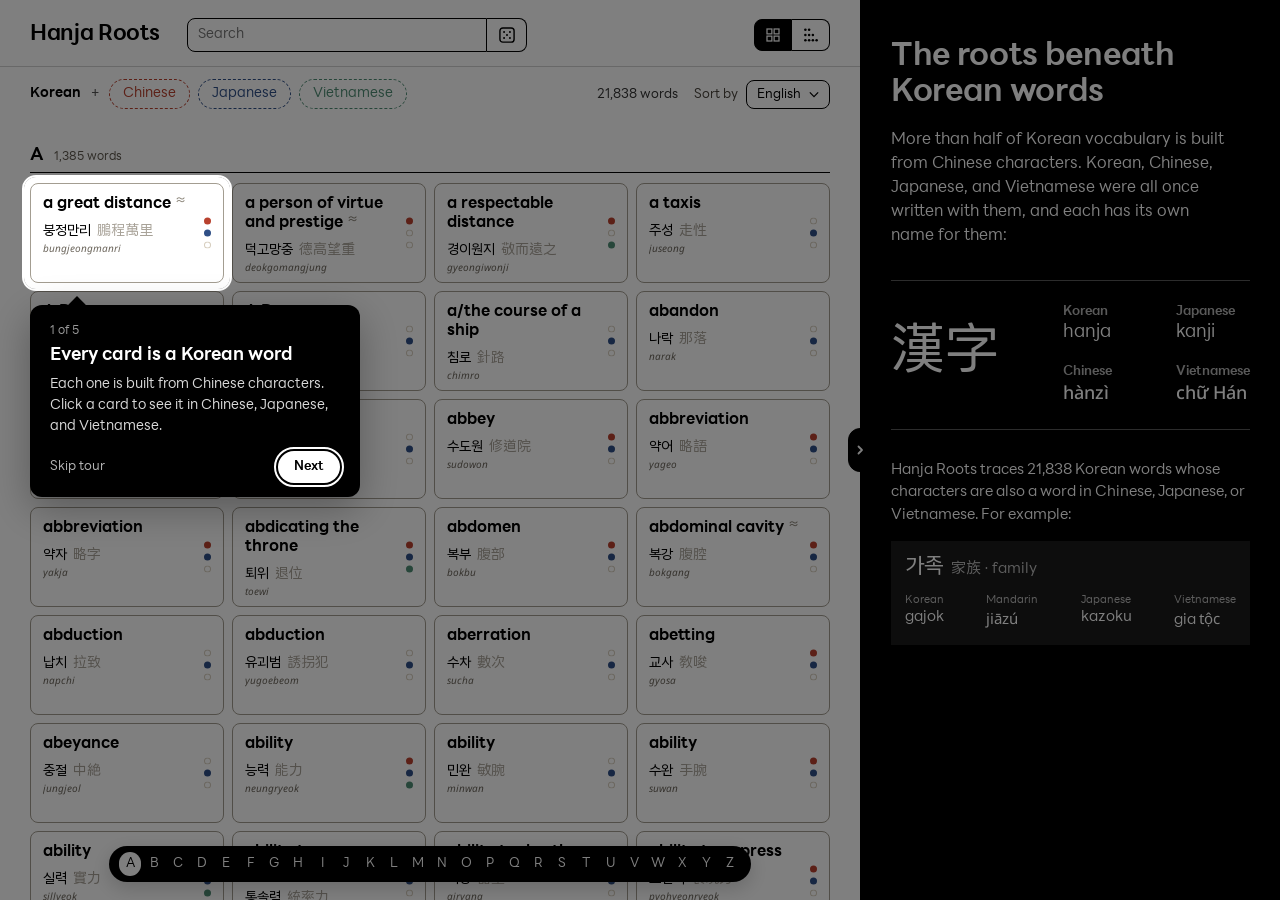
==== commit edbb8489: "instructions" ====
--- a/hanja-map/index.html
+++ b/hanja-map/index.html
@@ -11,7 +11,7 @@
   <link rel="preconnect" href="https://fonts.googleapis.com">
   <link rel="preconnect" href="https://fonts.gstatic.com" crossorigin>
   <link rel="stylesheet" href="https://fonts.googleapis.com/css2?family=LINE+Seed+JP:wght@400;700&family=Noto+Sans:ital,wght@0,400;0,500;0,600;1,400&family=Noto+Sans+KR:wght@400;500&family=Noto+Sans+SC:wght@400;500&display=swap">
-  <link rel="stylesheet" href="style.css?v=20261120i">
+  <link rel="stylesheet" href="style.css?v=20261120l">
 </head>
 <body>
 
@@ -264,12 +264,12 @@
       </div>
     </main>
   </div>
-  <script src="words.js?v=20261120i"></script>
-  <script src="characters.js?v=20261120i"></script>
-  <script src="romanize.js?v=20261120i"></script>
-  <script src="recordings.js?v=20261120i"></script>
-  <script src="speech.js?v=20261120i"></script>
-  <script src="fonts.js?v=20261120i"></script>
-  <script src="script.js?v=20261120i"></script>
+  <script src="words.js?v=20261120l"></script>
+  <script src="characters.js?v=20261120l"></script>
+  <script src="romanize.js?v=20261120l"></script>
+  <script src="recordings.js?v=20261120l"></script>
+  <script src="speech.js?v=20261120l"></script>
+  <script src="fonts.js?v=20261120l"></script>
+  <script src="script.js?v=20261120l"></script>
 </body>
 </html>
--- a/hanja-map/style.css
+++ b/hanja-map/style.css
@@ -1636,3 +1636,28 @@
 
 /* Intro: more room above the top line and below the bottom line around 漢字 and its names */
 #detail .intro .char-names { margin: 18px 0 30px; }
+
+/* First-visit guide: the page dims except the part each step talks about, with a black note beside it */
+.guide-catch { position: fixed; inset: 0; z-index: 200; }
+.guide-hole { position: fixed; z-index: 201; border-radius: 12px; pointer-events: none; outline: 2px solid #fff;
+  box-shadow: 0 0 0 9999px rgba(0, 0, 0, 0.5); transition: left 0.3s ease, top 0.3s ease, width 0.3s ease, height 0.3s ease; }
+.guide-tip { position: fixed; z-index: 202; width: min(330px, calc(100vw - 24px)); padding: 18px 20px 14px; border-radius: 12px;
+  background: #000; color: #fff; box-shadow: 0 12px 40px rgba(0, 0, 0, 0.3); transition: left 0.3s ease, top 0.3s ease; }
+.guide-tip::before { content: ""; position: absolute; width: 14px; height: 14px; background: #000; transform: rotate(45deg); }
+.guide-tip.below::before { top: -6px; left: var(--arrow, 24px); }
+.guide-tip.above::before { bottom: -6px; left: var(--arrow, 24px); }
+.guide-tip.left::before { right: -6px; top: var(--arrow, 24px); }
+.guide-count { margin: 0 0 6px; font-size: 12px; opacity: 0.6; }
+.guide-tip h2 { margin: 0 0 6px; font-size: 18px; font-weight: 600; line-height: 1.25; }
+.guide-text { margin: 0 0 14px; font-size: 14px; line-height: 1.5; opacity: 0.85; }
+.guide-row { display: flex; align-items: center; justify-content: space-between; gap: 10px; }
+.guide-btns { display: flex; align-items: center; gap: 4px; }
+.guide-tip button { height: 32px; padding: 0 12px; border: 0; border-radius: 999px; background: none; color: rgba(255, 255, 255, 0.7);
+  font-size: 13px; white-space: nowrap; }
+.guide-tip button:hover { background: rgba(255, 255, 255, 0.14); color: #fff; }
+.guide-tip .guide-skip { padding-left: 0; }
+.guide-tip .guide-skip:hover { background: none; text-decoration: underline; }
+.guide-tip .guide-next, .guide-tip .guide-next:hover { padding: 0 16px; background: #fff; color: #000; font-weight: 600; }
+.guide-tip button:focus-visible { outline: 2px solid #fff; outline-offset: 2px; }
+.guide-tip button[hidden] { display: none; }
+@media (prefers-reduced-motion: reduce) { .guide-hole, .guide-tip { transition: none; } }
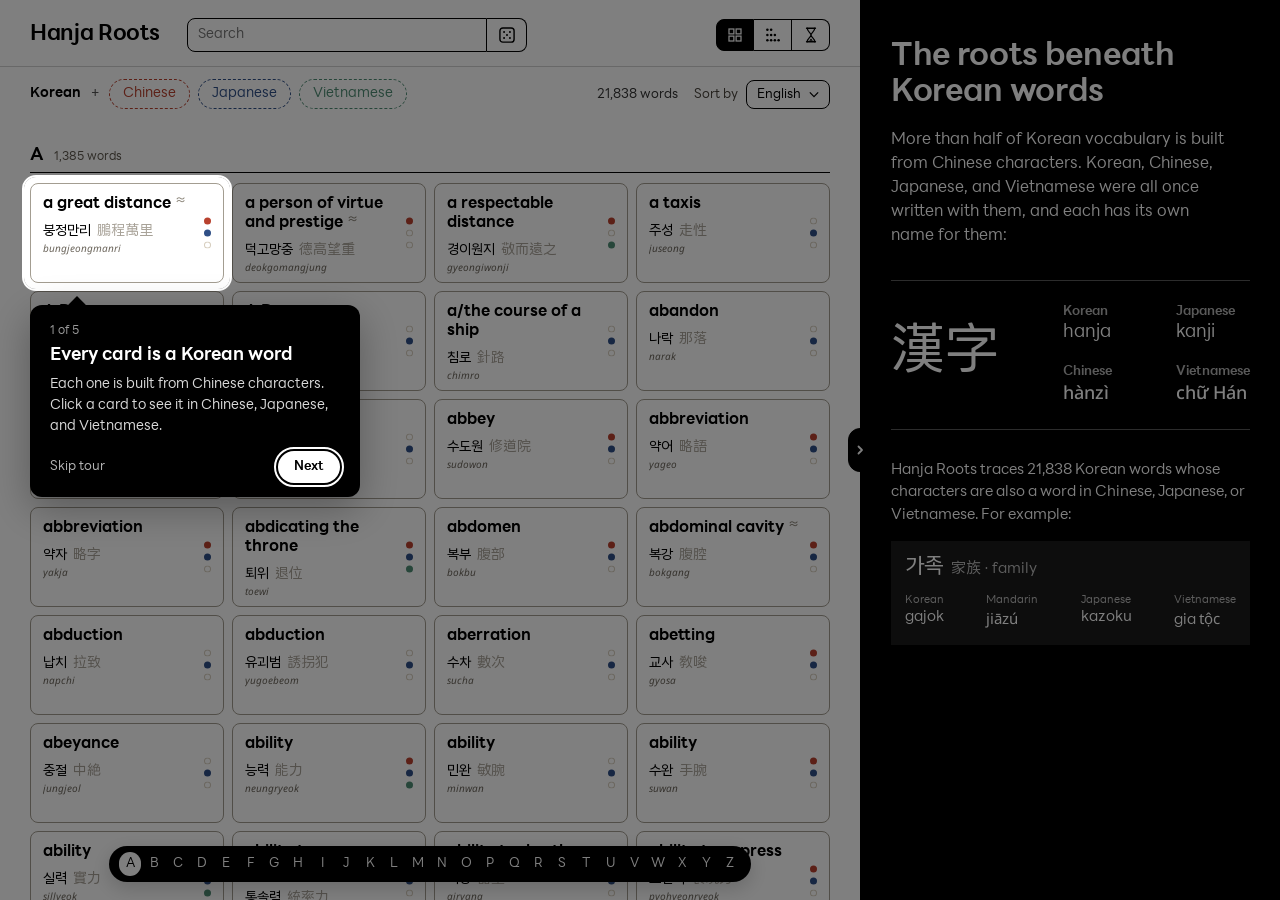
==== commit 3dd5adb2: "timeline" ====
--- a/hanja-map/index.html
+++ b/hanja-map/index.html
@@ -11,7 +11,7 @@
   <link rel="preconnect" href="https://fonts.googleapis.com">
   <link rel="preconnect" href="https://fonts.gstatic.com" crossorigin>
   <link rel="stylesheet" href="https://fonts.googleapis.com/css2?family=LINE+Seed+JP:wght@400;700&family=Noto+Sans:ital,wght@0,400;0,500;0,600;1,400&family=Noto+Sans+KR:wght@400;500&family=Noto+Sans+SC:wght@400;500&display=swap">
-  <link rel="stylesheet" href="style.css?v=20261120l">
+  <link rel="stylesheet" href="style.css?v=20261120q">
 </head>
 <body>
 
@@ -38,6 +38,9 @@
         </button>
         <button type="button" data-view="map" aria-pressed="false" aria-label="Overview" title="Overview">
           <svg viewBox="0 0 24 24" fill="currentColor" aria-hidden="true"><circle cx="4.5" cy="5" r="1.7"/><circle cx="9.5" cy="5" r="1.7"/><circle cx="4.5" cy="12" r="1.7"/><circle cx="9.5" cy="12" r="1.7"/><circle cx="14.5" cy="12" r="1.7"/><circle cx="4.5" cy="19" r="1.7"/><circle cx="9.5" cy="19" r="1.7"/><circle cx="14.5" cy="19" r="1.7"/><circle cx="19.5" cy="19" r="1.7"/></svg>
+        </button>
+        <button type="button" data-view="timeline" aria-pressed="false" aria-label="Timeline" title="Timeline">
+          <svg viewBox="0 0 24 24" fill="none" stroke="currentColor" stroke-width="1.7" stroke-linecap="round" stroke-linejoin="round" aria-hidden="true"><path d="M6 3h12M6 21h12"/><path d="M7 3c0 4.5 5 6 5 9s-5 4.5-5 9M17 3c0 4.5-5 6-5 9s5 4.5 5 9"/><path d="M9.5 19.5h5L12 16.5z" fill="currentColor" stroke="none"/></svg>
         </button>
       </div>
     </header>
@@ -78,6 +81,7 @@
         <p id="list-end"></p>
       </div>
       <nav id="az" aria-label="Jump to a letter" hidden></nav>
+      <div id="timeline" hidden></div>
     </section>
     </div>
 
@@ -255,6 +259,9 @@
                   <tr><td>Recordings</td><td><a href="https://lingualibre.org" target="_blank" rel="noopener">Lingua Libre</a> on
                       <a href="https://commons.wikimedia.org" target="_blank" rel="noopener">Wikimedia Commons</a>, credited to each speaker</td>
                       <td>Each its own, usually CC BY-SA 4.0</td></tr>
+                                  <tr><td>Word origins (timeline)</td><td><a href="https://en.wiktionary.org/" target="_blank" rel="noopener">Wiktionary</a>'s
+                      etymology notes, via <a href="https://kaikki.org/dictionary/" target="_blank" rel="noopener">kaikki.org</a>; sorted into eras
+                      automatically, so a few may be placed wrong</td><td>CC BY-SA 4.0</td></tr>
                 </tbody>
               </table>
               <p class="about-fineprint">Meanings are shortened. Matching uses whole words written with the same characters.</p>
@@ -264,12 +271,13 @@
       </div>
     </main>
   </div>
-  <script src="words.js?v=20261120l"></script>
-  <script src="characters.js?v=20261120l"></script>
-  <script src="romanize.js?v=20261120l"></script>
-  <script src="recordings.js?v=20261120l"></script>
-  <script src="speech.js?v=20261120l"></script>
-  <script src="fonts.js?v=20261120l"></script>
-  <script src="script.js?v=20261120l"></script>
+  <script src="words.js?v=20261120q"></script>
+  <script src="characters.js?v=20261120q"></script>
+  <script src="romanize.js?v=20261120q"></script>
+  <script src="recordings.js?v=20261120q"></script>
+  <script src="speech.js?v=20261120q"></script>
+  <script src="timeline.js?v=20261120q"></script>
+  <script src="fonts.js?v=20261120q"></script>
+  <script src="script.js?v=20261120q"></script>
 </body>
 </html>
--- a/hanja-map/style.css
+++ b/hanja-map/style.css
@@ -1661,3 +1661,57 @@
 .guide-tip button:focus-visible { outline: 2px solid #fff; outline-offset: 2px; }
 .guide-tip button[hidden] { display: none; }
 @media (prefers-reduced-motion: reduce) { .guide-hole, .guide-tip { transition: none; } }
+
+/* Timeline: where words came from, era by era down a thin line */
+#timeline { flex: 1; min-height: 0; overflow: auto; padding: 22px 30px 40px; }
+#timeline[hidden] { display: none; }
+.tl-note { margin: 0 0 22px; font-size: 12.5px; color: #5d574d; }
+.tl { position: relative; padding-left: 110px; }
+.tl::before { content: ""; position: absolute; left: 90px; top: 8px; bottom: 8px; width: 1px; background: #000; }
+.tl-era { position: relative; margin-bottom: 30px; }
+.tl-era::before { content: ""; position: absolute; left: -24px; top: 7px; width: 9px; height: 9px; border-radius: 50%; background: #000; }
+.tl-yr { position: absolute; left: -110px; top: 2px; width: 76px; text-align: right; font-size: 12.5px; line-height: 1.35; color: #5d574d; }
+.tl-era h3 { margin: 0 0 4px; font-size: 18px; font-weight: 600; }
+.tl-blurb { margin: 0 0 12px; max-width: 600px; font-size: 13.5px; line-height: 1.45; color: #333; }
+.tl-words { display: flex; flex-wrap: wrap; gap: 6px; }
+.tl-w { display: inline-flex; align-items: baseline; gap: 6px; padding: 6px 10px; border: 1px solid #c9c2b6; border-radius: 6px;
+  background: #fff; font-size: 14px; line-height: 1.3; cursor: pointer; }
+.tl-w small { font-size: 12px; color: #6a645a; }
+.tl-w .tl-year { color: #8a8478; }
+.tl-w:hover { border-color: #000; background: #fff; }
+.tl-w[aria-pressed="true"], .tl-w[aria-pressed="true"]:hover { border-color: #000; background: #000; color: #fff; }
+.tl-w[aria-pressed="true"] small { color: rgba(255, 255, 255, 0.7); }
+.tl-more { border-style: dashed; color: #5d574d; }
+.tl-none { font-size: 13px; color: #8a8478; }
+@media (max-width: 640px) {
+  #timeline { padding: 16px 16px 30px; overflow: visible; }
+  .tl { padding-left: 22px; }
+  .tl::before { left: 4px; }
+  .tl-era::before { left: -22px; }
+  .tl-yr { position: static; width: auto; text-align: left; margin-bottom: 2px; }
+}
+/* The side panel's origin story, under the language boxes */
+#detail .origin { margin: 0 26px 20px; padding: 16px 18px; border-radius: 10px; background: #f4f1ec; }
+#detail .origin h3 { margin: 0 0 2px; font-size: 15px; font-weight: 600; }
+#detail .origin-era { margin: 0 0 8px; font-size: 12.5px; color: #5d574d; }
+#detail .origin-note { margin: 0 0 8px; font-size: 13.5px; line-height: 1.5; }
+#detail .origin-src { margin: 0; font-size: 12px; }
+#detail .origin-src a { color: #5d574d; }
+
+/* Timeline: each era's history, its sources, and events between the eras */
+.tl-history { max-width: 640px; margin: 0 0 14px; }
+.tl-history p { margin: 0 0 8px; font-size: 13.5px; line-height: 1.55; color: #333; }
+.tl-history .tl-sources { margin: 0; font-size: 12px; color: #6a645a; }
+.tl-sources a { color: #6a645a; }
+.tl-sources a:hover { color: #000; }
+.tl-blurb { font-weight: 500; color: #000; }
+.tl-event { position: relative; margin: -14px 0 18px; font-size: 12.5px; color: #5d574d; }
+.tl-event::before { content: ""; position: absolute; left: -22px; top: 6px; width: 5px; height: 5px; border-radius: 50%; background: #fff; box-shadow: 0 0 0 1px #000; }
+.tl-event-yr { position: absolute; left: -110px; width: 76px; text-align: right; color: #000; }
+.tl-event a { color: #6a645a; text-decoration: none; }
+.tl-event a:hover { color: #000; }
+.tl-event + .tl-event { margin-top: -10px; }
+.tl-event + .tl-era { margin-top: 30px; }
+@media (max-width: 640px) {
+  .tl-event-yr { position: static; width: auto; margin-right: 6px; }
+}
